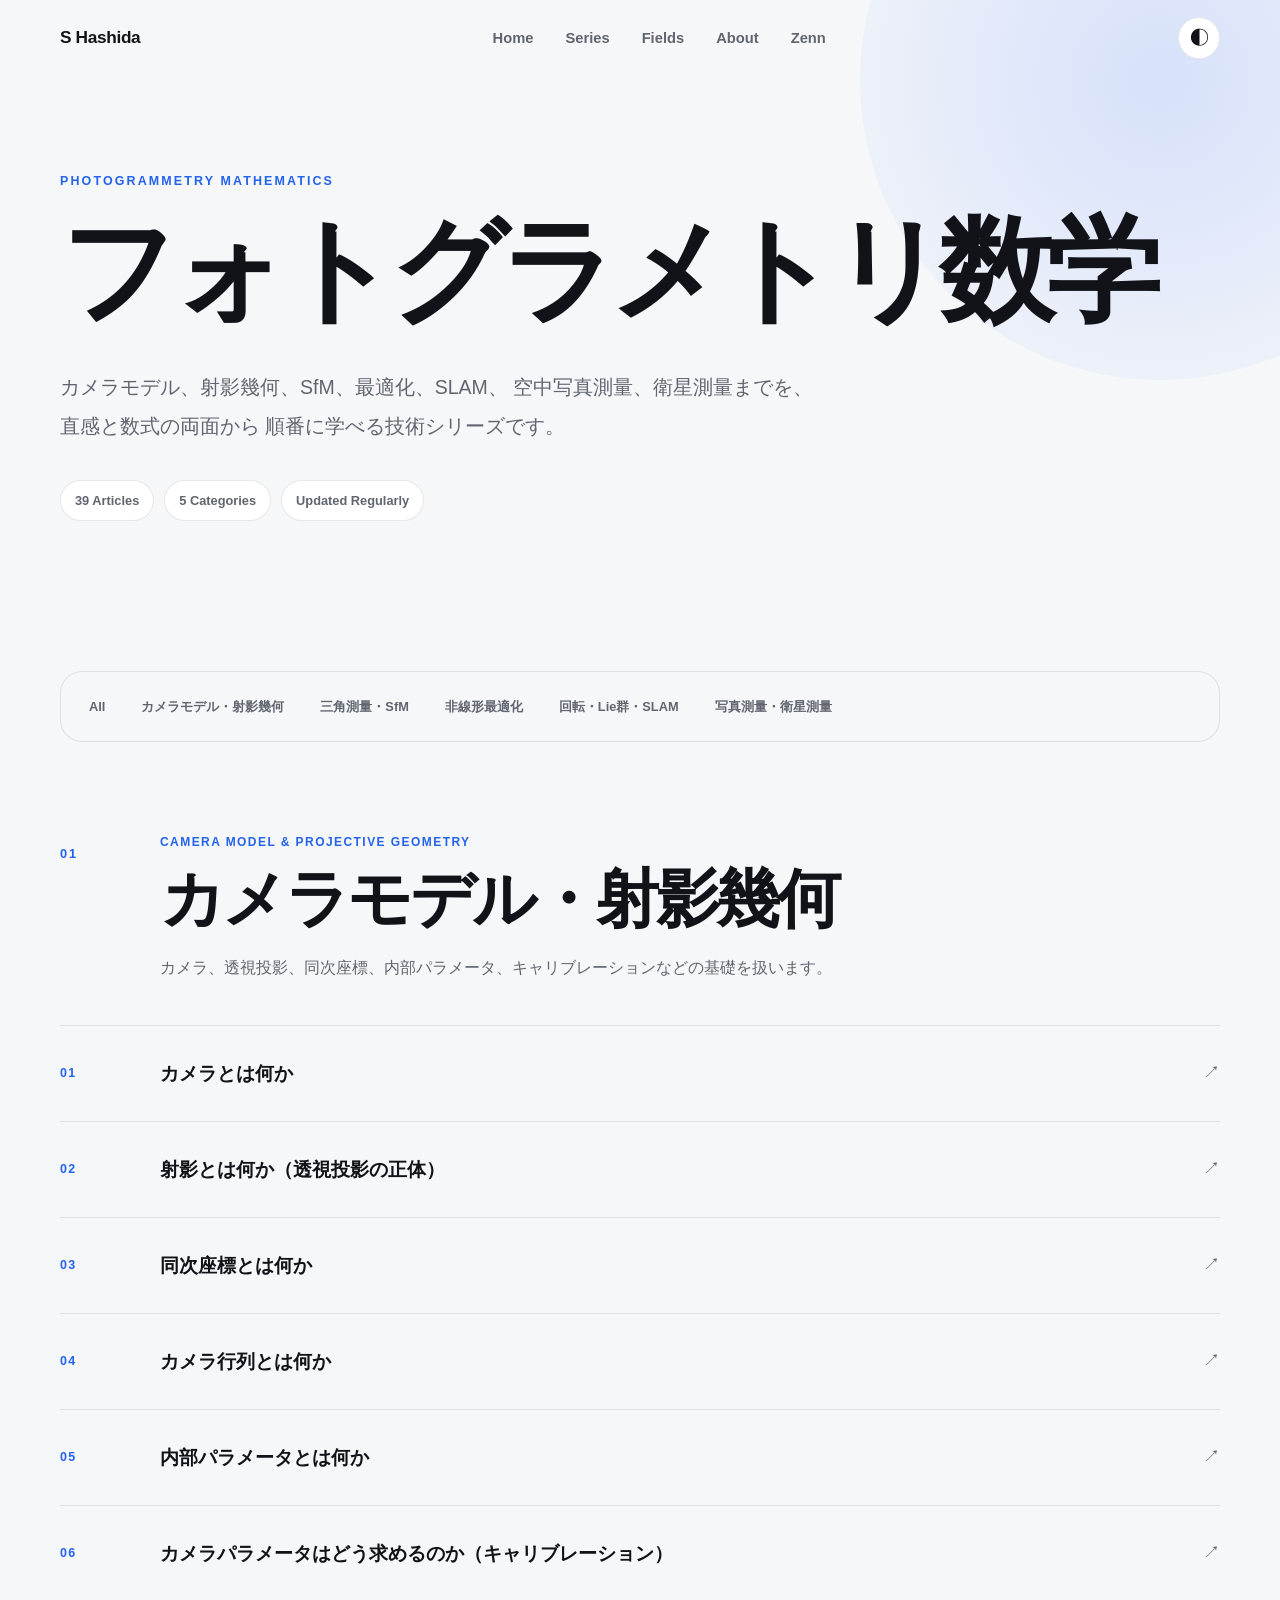
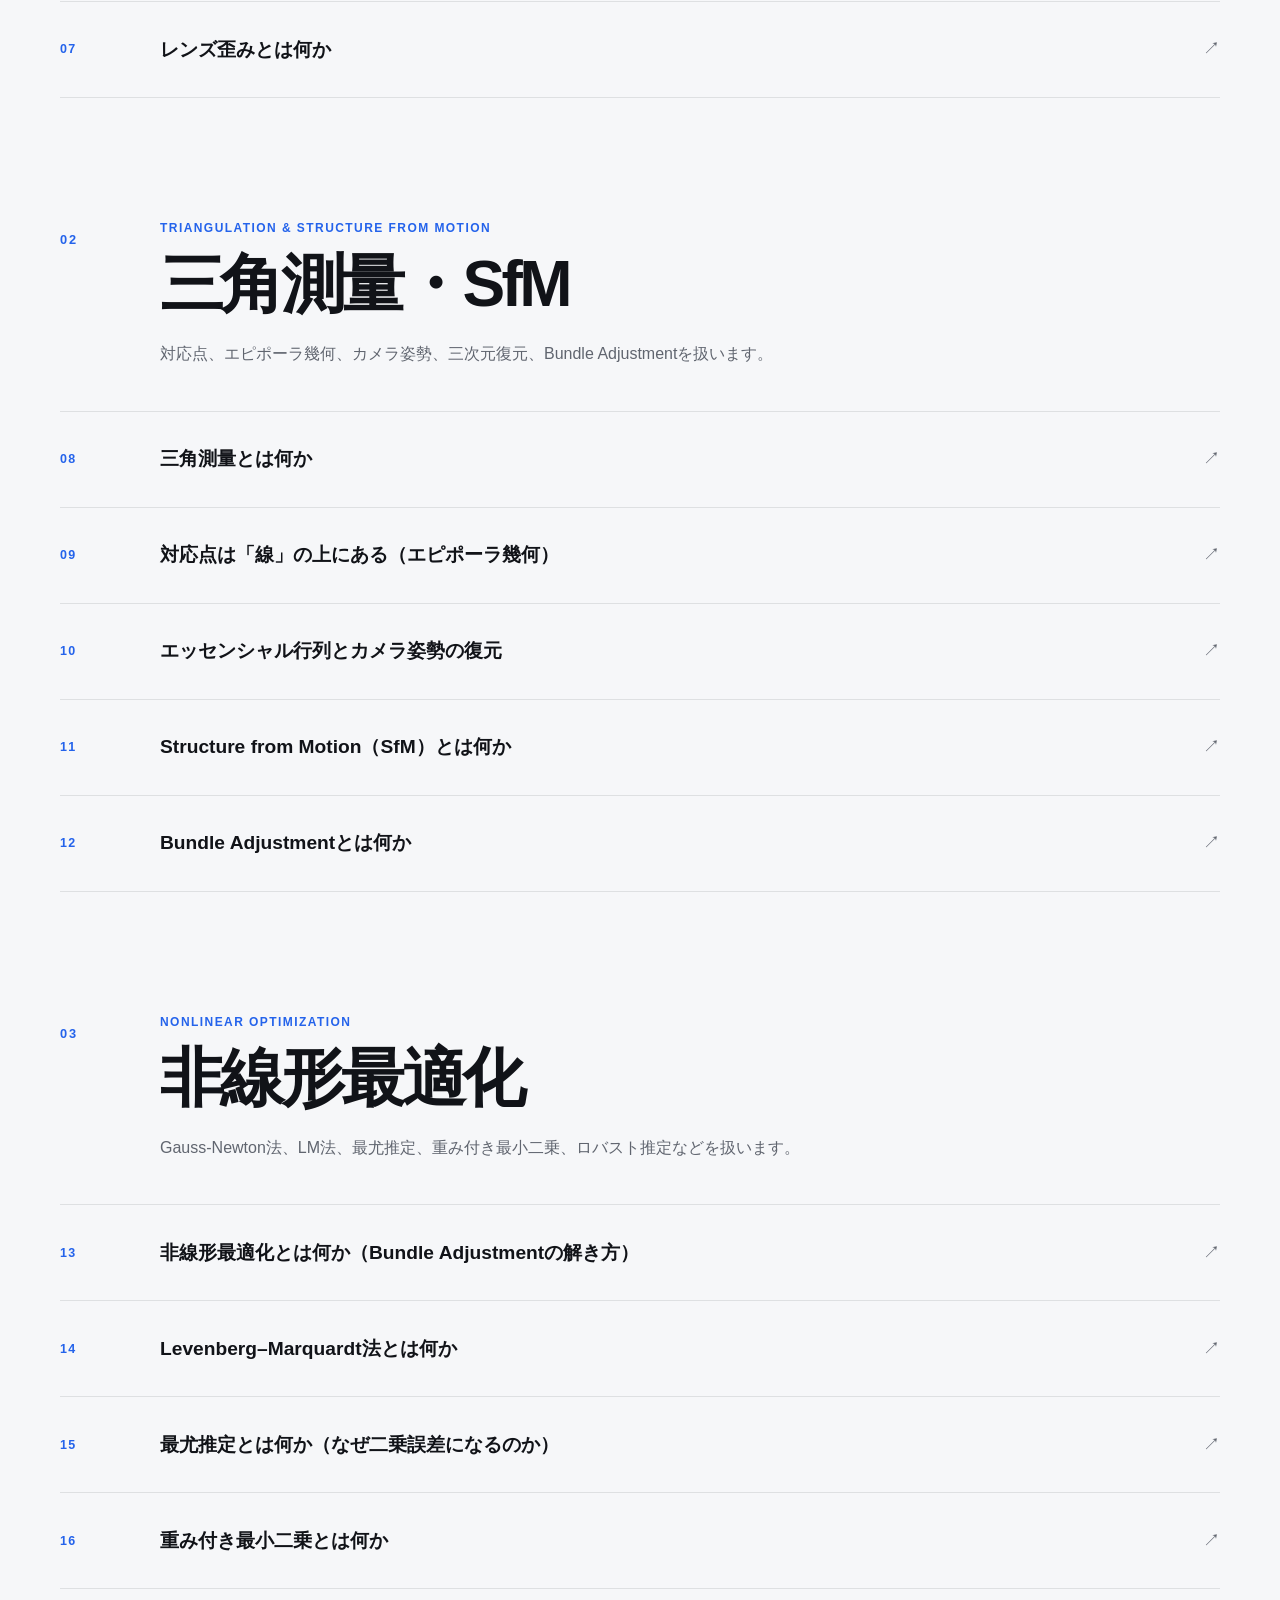
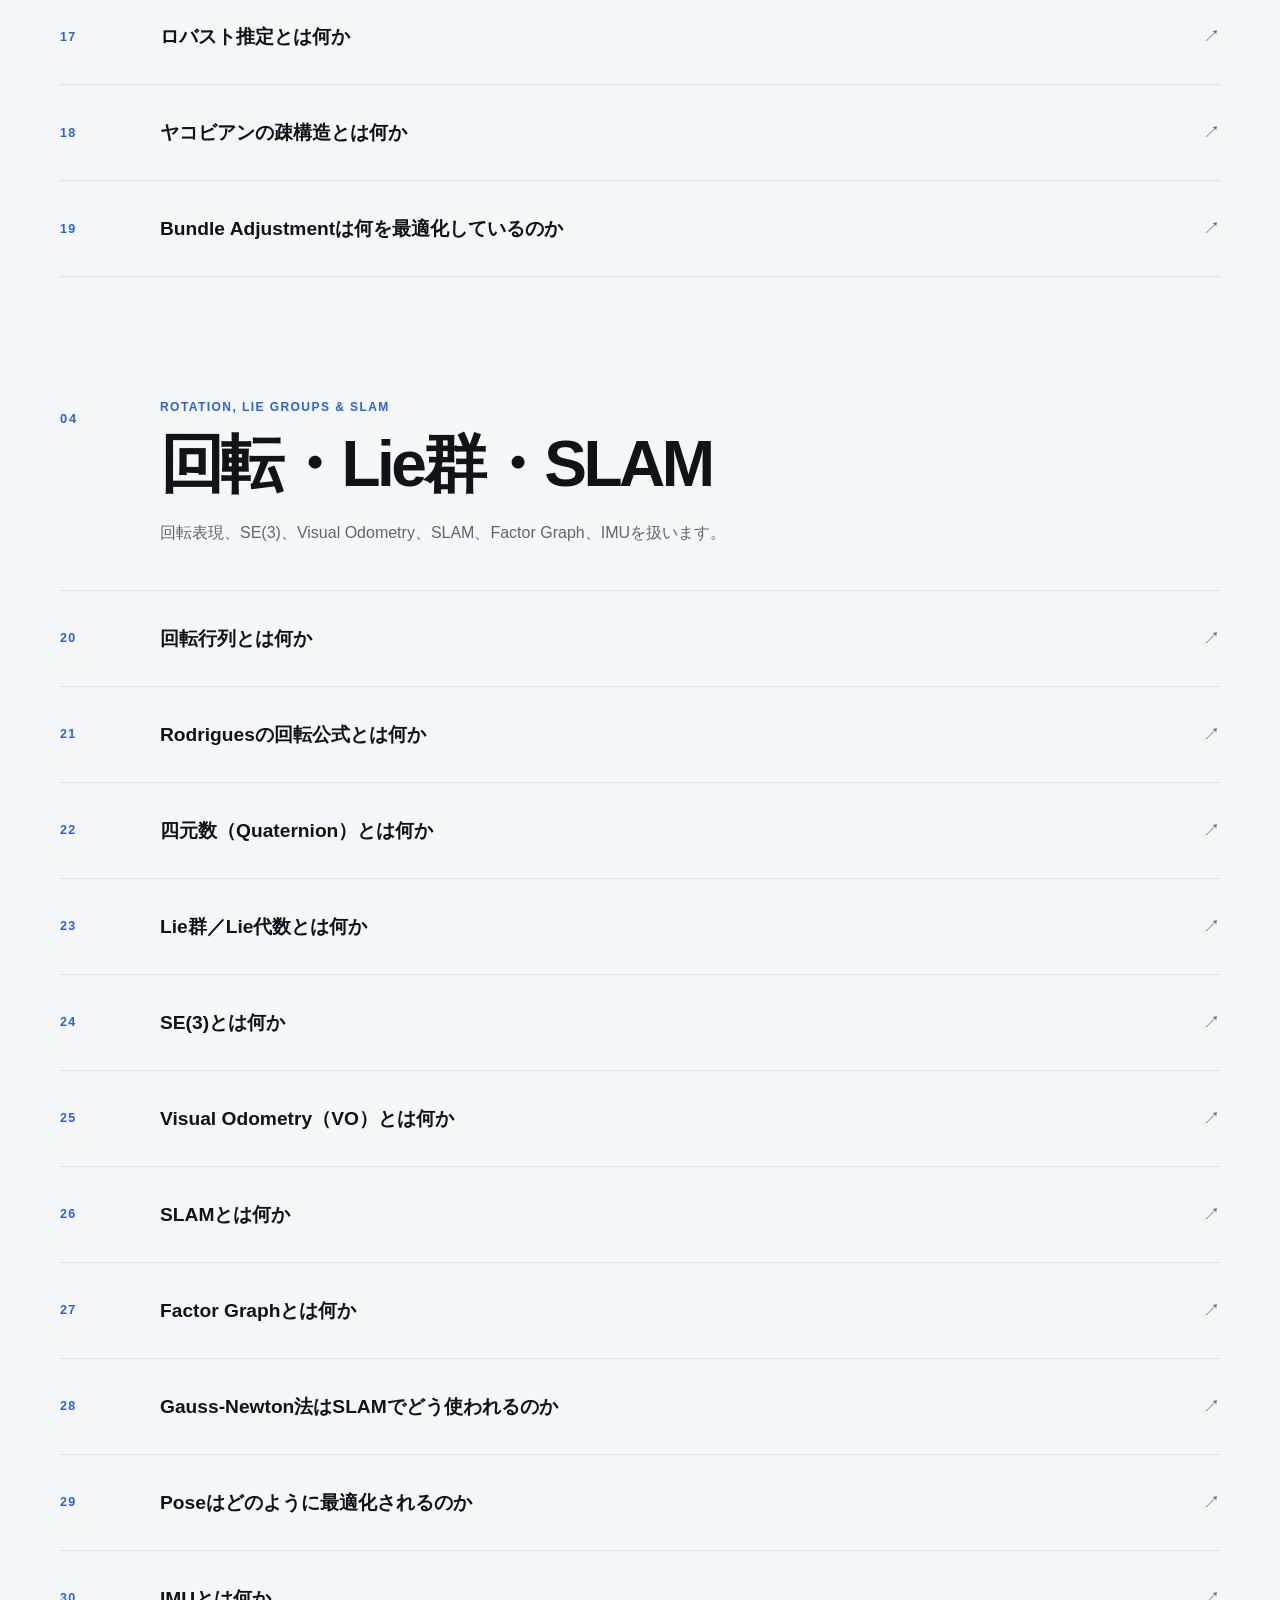
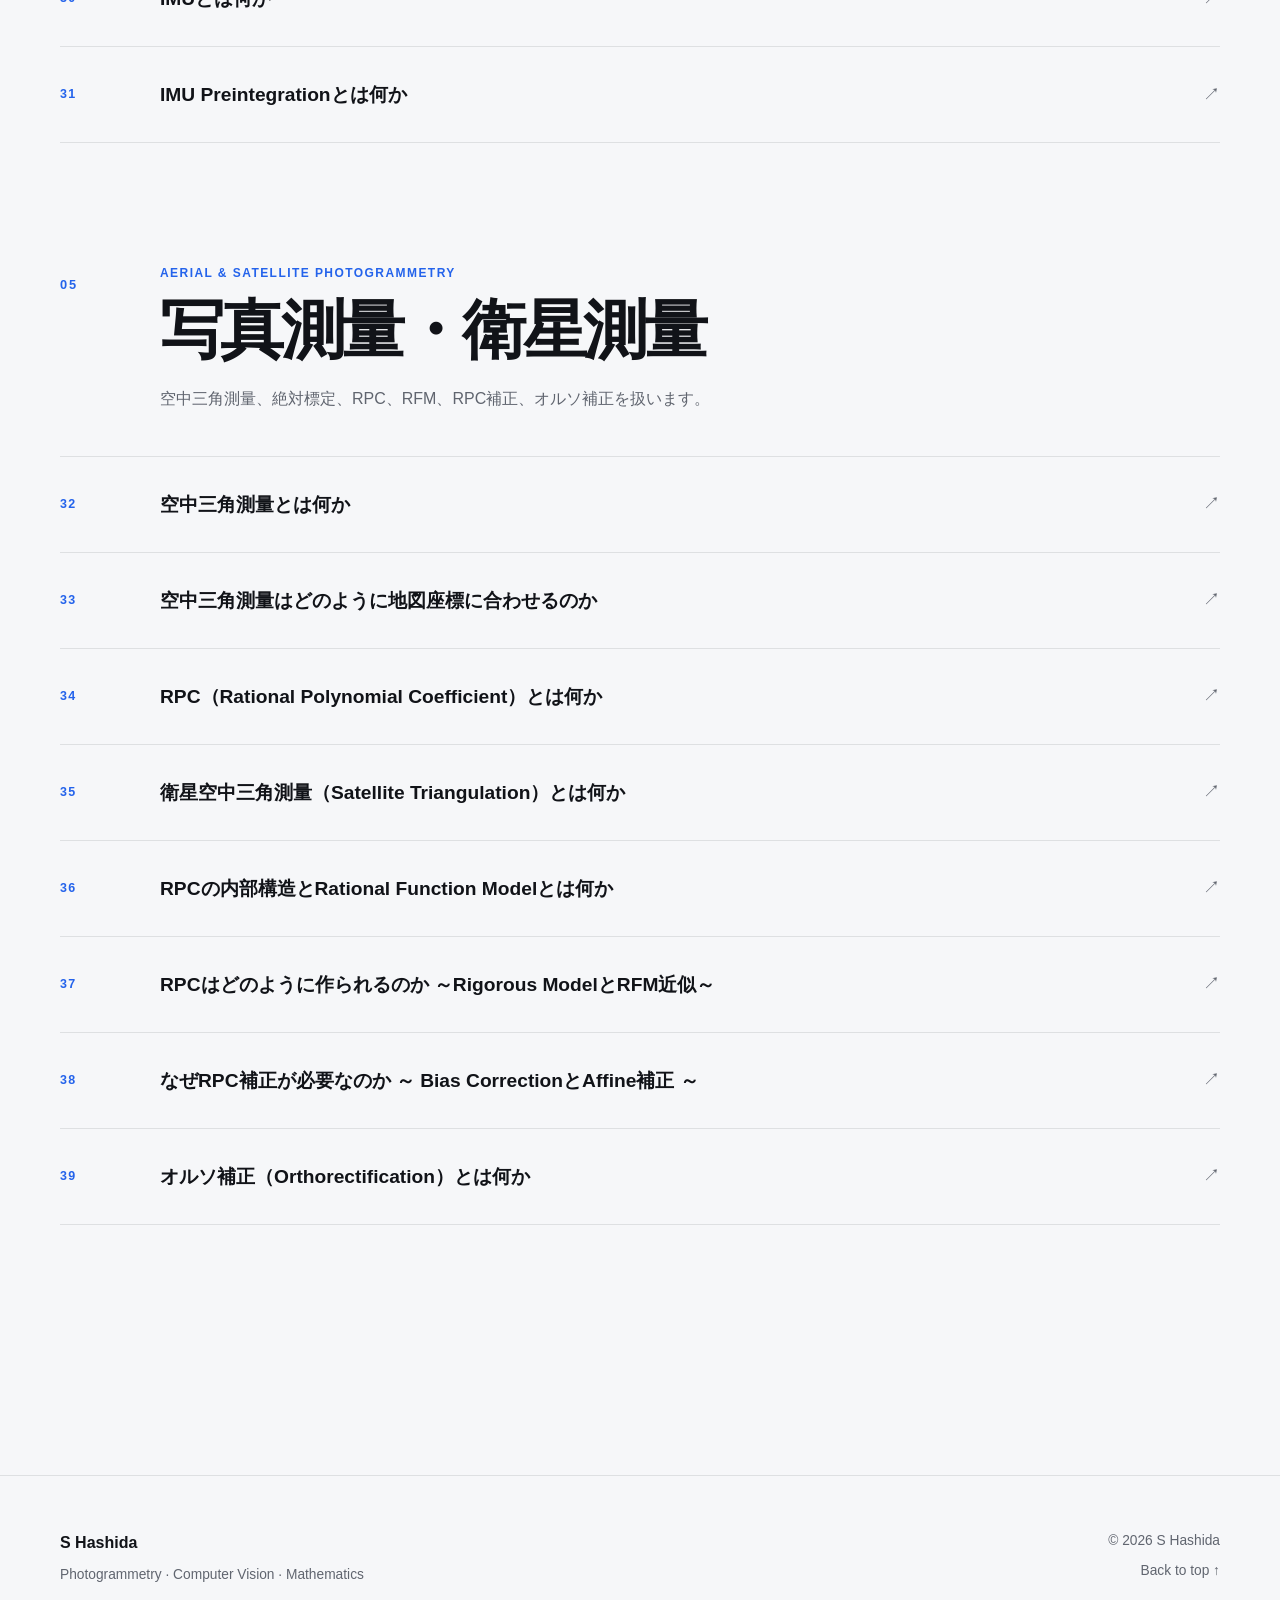
==== articles.html @ 074b90a7 "Add photogrammetry mathematics articles page" ====
<!DOCTYPE html>
<html lang="ja">
<head>
    <meta charset="UTF-8">

    <meta name="viewport" content="width=device-width, initial-scale=1.0">

    <title>フォトグラメトリ数学 記事一覧 | S Hashida</title>

    <meta
        name="description"
        content="フォトグラメトリ数学シリーズの記事一覧です。カメラモデル、SfM、最適化、SLAM、空中写真測量、衛星測量を体系的に整理しています。"
    >

    <meta name="author" content="S Hashida">

    <meta property="og:type" content="website">

    <meta
        property="og:title"
        content="フォトグラメトリ数学 記事一覧 | S Hashida"
    >

    <meta
        property="og:description"
        content="カメラモデルからSfM、SLAM、衛星測量まで、フォトグラメトリ数学シリーズの記事をカテゴリ別に掲載しています。"
    >

    <meta
        property="og:url"
        content="https://shashida31-coder.github.io/portfolio/articles.html"
    >

    <link rel="stylesheet" href="css/style.css">

    <script src="js/script.js" defer></script>
    <script src="js/articles.js" defer></script>
</head>

<body>

<header class="site-header">
    <div class="container header-inner">
        <a
            class="site-logo"
            href="index.html"
            aria-label="トップページへ戻る"
        >
            S Hashida
        </a>

        <nav class="desktop-nav" aria-label="メインナビゲーション">
            <a href="index.html">Home</a>
            <a href="articles.html">Series</a>
            <a href="index.html#fields">Fields</a>
            <a href="index.html#about">About</a>
            <a
                href="https://zenn.dev/s_hashida"
                target="_blank"
                rel="noopener noreferrer"
            >
                Zenn
            </a>
        </nav>

        <div class="header-actions">
            <button
                class="theme-button"
                id="themeButton"
                type="button"
                aria-label="表示テーマを切り替える"
            >
                <span class="theme-icon" aria-hidden="true">◐</span>
            </button>

            <button
                class="menu-button"
                id="menuButton"
                type="button"
                aria-label="メニューを開く"
                aria-expanded="false"
                aria-controls="mobileNav"
            >
                <span></span>
                <span></span>
            </button>
        </div>
    </div>

    <nav
        class="mobile-nav"
        id="mobileNav"
        aria-label="スマートフォン用ナビゲーション"
    >
        <a href="index.html">Home</a>
        <a href="articles.html">Series</a>
        <a href="index.html#fields">Fields</a>
        <a href="index.html#about">About</a>
        <a
            href="https://zenn.dev/s_hashida"
            target="_blank"
            rel="noopener noreferrer"
        >
            Zenn
        </a>
    </nav>
</header>

<main id="top">

    <section class="articles-hero">
        <div class="container articles-hero-inner">
            <p class="section-label">
                Photogrammetry Mathematics
            </p>

            <h1>フォトグラメトリ数学</h1>

            <p class="articles-hero-description">
                カメラモデル、射影幾何、SfM、最適化、SLAM、
                空中写真測量、衛星測量までを、直感と数式の両面から
                順番に学べる技術シリーズです。
            </p>

            <div class="article-summary">
                <span>39 Articles</span>
                <span>5 Categories</span>
                <span>Updated Regularly</span>
            </div>
        </div>
    </section>

    <section class="section articles-section">
        <div class="container">
            <div class="article-category-nav" id="categoryNav">
                <!-- JavaScriptでカテゴリボタンを表示します -->
            </div>

            <div class="article-list" id="articleList">
                <p class="article-loading">
                    記事一覧を読み込んでいます。
                </p>
            </div>
        </div>
    </section>

</main>

<footer class="site-footer">
    <div class="container footer-inner">
        <div>
            <p class="footer-logo">S Hashida</p>

            <p>
                Photogrammetry · Computer Vision · Mathematics
            </p>
        </div>

        <div class="footer-meta">
            <p>
                © <span id="currentYear">2026</span> S Hashida
            </p>

            <a href="#top">
                Back to top ↑
            </a>
        </div>
    </div>
</footer>

</body>
</html>
---- css/style.css ----
:root {
    --background: #f6f7f9;
    --surface: #ffffff;
    --surface-muted: #eef1f5;
    --text: #111318;
    --subtext: #60656f;
    --border: rgba(17, 19, 24, 0.1);
    --accent: #2463eb;
    --accent-dark: #1747b5;
    --header-background: rgba(246, 247, 249, 0.82);
    --shadow: 0 24px 70px rgba(23, 32, 51, 0.08);
    --max-width: 1160px;
}

html[data-theme="dark"] {
    --background: #0d1016;
    --surface: #151922;
    --surface-muted: #11151d;
    --text: #f4f6fa;
    --subtext: #a5acb8;
    --border: rgba(255, 255, 255, 0.1);
    --accent: #7ca6ff;
    --accent-dark: #a8c2ff;
    --header-background: rgba(13, 16, 22, 0.82);
    --shadow: 0 24px 70px rgba(0, 0, 0, 0.3);
}

* {
    box-sizing: border-box;
}

html {
    scroll-behavior: smooth;
}

body {
    margin: 0;
    overflow-x: hidden;
    background: var(--background);
    color: var(--text);
    font-family:
        Inter,
        -apple-system,
        BlinkMacSystemFont,
        "Segoe UI",
        "Hiragino Sans",
        "Hiragino Kaku Gothic ProN",
        "Yu Gothic",
        Meiryo,
        sans-serif;
    line-height: 1.8;
    transition:
        background-color 0.25s ease,
        color 0.25s ease;
}

body.menu-open {
    overflow: hidden;
}

a {
    color: inherit;
    text-decoration: none;
}

button,
a {
    -webkit-tap-highlight-color: transparent;
}

button {
    color: inherit;
    font: inherit;
}

.container {
    width: min(calc(100% - 48px), var(--max-width));
    margin: 0 auto;
}

.site-header {
    position: fixed;
    top: 0;
    left: 0;
    z-index: 100;
    width: 100%;
    border-bottom: 1px solid transparent;
    background: transparent;
    transition:
        background-color 0.25s ease,
        border-color 0.25s ease,
        box-shadow 0.25s ease;
}

.site-header.scrolled {
    border-color: var(--border);
    background: var(--header-background);
    box-shadow: 0 6px 30px rgba(15, 23, 42, 0.04);
    backdrop-filter: blur(20px);
}

.header-inner {
    min-height: 76px;
    display: flex;
    align-items: center;
    justify-content: space-between;
    gap: 28px;
}

.site-logo {
    position: relative;
    z-index: 102;
    font-size: 1.08rem;
    font-weight: 750;
    letter-spacing: -0.02em;
}

.desktop-nav {
    display: flex;
    align-items: center;
    gap: 32px;
    color: var(--subtext);
    font-size: 0.92rem;
    font-weight: 600;
}

.desktop-nav a {
    transition: color 0.2s ease;
}

.desktop-nav a:hover {
    color: var(--text);
}

.header-actions {
    position: relative;
    z-index: 102;
    display: flex;
    align-items: center;
    gap: 10px;
}

.theme-button,
.menu-button {
    width: 42px;
    height: 42px;
    border: 1px solid var(--border);
    border-radius: 50%;
    background: var(--surface);
    cursor: pointer;
}

.theme-button {
    display: grid;
    place-items: center;
}

.theme-icon {
    font-size: 1.2rem;
    line-height: 1;
}

.menu-button {
    display: none;
    position: relative;
}

.menu-button span {
    position: absolute;
    left: 12px;
    width: 16px;
    height: 1.5px;
    background: var(--text);
    transition:
        transform 0.25s ease,
        top 0.25s ease;
}

.menu-button span:first-child {
    top: 16px;
}

.menu-button span:last-child {
    top: 23px;
}

.menu-button.active span:first-child {
    top: 20px;
    transform: rotate(45deg);
}

.menu-button.active span:last-child {
    top: 20px;
    transform: rotate(-45deg);
}

.mobile-nav {
    display: none;
}

.hero {
    position: relative;
    min-height: 100vh;
    overflow: hidden;
    display: flex;
    align-items: center;
    padding: 150px 0 80px;
}

.hero-inner {
    position: relative;
    z-index: 2;
}

.hero-decoration {
    position: absolute;
    border-radius: 50%;
    filter: blur(4px);
    pointer-events: none;
}

.hero-decoration-one {
    top: 3%;
    right: -12%;
    width: 580px;
    height: 580px;
    background:
        radial-gradient(
            circle,
            rgba(57, 116, 255, 0.18),
            rgba(57, 116, 255, 0)
        );
}

.hero-decoration-two {
    bottom: -20%;
    left: -15%;
    width: 620px;
    height: 620px;
    background:
        radial-gradient(
            circle,
            rgba(116, 91, 255, 0.12),
            rgba(116, 91, 255, 0)
        );
}

.section-label {
    margin: 0 0 20px;
    color: var(--accent);
    font-size: 0.78rem;
    font-weight: 800;
    letter-spacing: 0.17em;
    text-transform: uppercase;
}

.hero h1 {
    max-width: 1000px;
    margin: 0;
    font-size: clamp(4rem, 10vw, 8.5rem);
    font-weight: 720;
    line-height: 0.94;
    letter-spacing: -0.075em;
}

.hero h1 span {
    display: block;
    color: var(--accent);
}

.hero-description {
    max-width: 770px;
    margin: 42px 0 0;
    color: var(--subtext);
    font-size: clamp(1.05rem, 2vw, 1.3rem);
    line-height: 2;
}

.hero-keywords {
    display: flex;
    flex-wrap: wrap;
    gap: 9px;
    margin-top: 30px;
}

.hero-keywords span {
    padding: 7px 13px;
    border: 1px solid var(--border);
    border-radius: 999px;
    background: rgba(255, 255, 255, 0.3);
    color: var(--subtext);
    font-size: 0.82rem;
    font-weight: 600;
}

html[data-theme="dark"] .hero-keywords span {
    background: rgba(255, 255, 255, 0.025);
}

.hero-actions {
    display: flex;
    flex-wrap: wrap;
    gap: 14px;
    margin-top: 42px;
}

.button {
    min-height: 52px;
    display: inline-flex;
    align-items: center;
    justify-content: center;
    gap: 12px;
    padding: 0 24px;
    border: 1px solid var(--border);
    border-radius: 999px;
    font-size: 0.93rem;
    font-weight: 750;
    transition:
        transform 0.2s ease,
        box-shadow 0.2s ease,
        background-color 0.2s ease;
}

.button:hover {
    transform: translateY(-2px);
}

.button-primary {
    border-color: var(--accent);
    background: var(--accent);
    color: #ffffff;
    box-shadow: 0 14px 35px rgba(36, 99, 235, 0.22);
}

.button-primary:hover {
    background: var(--accent-dark);
}

.button-secondary {
    background: var(--surface);
}

.button-secondary:hover {
    box-shadow: var(--shadow);
}

.scroll-guide {
    display: inline-flex;
    align-items: center;
    gap: 14px;
    margin-top: 76px;
    color: var(--subtext);
    font-size: 0.75rem;
    font-weight: 700;
    letter-spacing: 0.12em;
    text-transform: uppercase;
}

.scroll-line {
    display: inline-block;
    width: 62px;
    height: 1px;
    background: var(--border);
}

.section {
    padding: 130px 0;
}

.section-muted {
    background: var(--surface-muted);
}

.section-heading {
    display: grid;
    grid-template-columns: minmax(0, 1.25fr) minmax(280px, 0.75fr);
    gap: 48px;
    align-items: end;
    margin-bottom: 58px;
}

.section-heading h2 {
    margin: 0;
    font-size: clamp(2.6rem, 5vw, 4.6rem);
    line-height: 1.12;
    letter-spacing: -0.055em;

    /* 日本語の単語途中で不自然に改行されるのを防ぐ */
    word-break: keep-all;
    overflow-wrap: normal;
}

.section-introduction {
    margin: 0 0 8px;
    color: var(--subtext);
}

.series-card {
    min-height: 570px;
    overflow: hidden;
    display: grid;
    grid-template-columns: 1.08fr 0.92fr;
    border: 1px solid var(--border);
    border-radius: 38px;
    background: var(--surface);
    box-shadow: var(--shadow);
}

.series-content {
    display: flex;
    flex-direction: column;
    justify-content: center;
    padding: clamp(38px, 7vw, 78px);
}

.card-label {
    margin: 0 0 24px;
    color: var(--accent);
    font-size: 0.76rem;
    font-weight: 800;
    letter-spacing: 0.15em;
    text-transform: uppercase;
}

.series-content h3 {
    margin: 0;
    font-size: clamp(2.2rem, 5vw, 4.3rem);
    line-height: 1.1;
    letter-spacing: -0.055em;
    word-break: keep-all;
    overflow-wrap: normal;
}

.series-content > p:not(.card-label) {
    max-width: 620px;
    margin: 30px 0 0;
    color: var(--subtext);
}

.series-actions {
    margin-top: 32px;
}

.text-link {
    display: inline-flex;
    align-items: center;
    gap: 12px;
    color: var(--accent);
    font-weight: 750;
}

.text-link span {
    transition: transform 0.2s ease;
}

.text-link:hover span {
    transform: translateX(4px);
}

.series-visual {
    position: relative;
    min-height: 480px;
    overflow: hidden;
    background:
        radial-gradient(
            circle at 70% 30%,
            rgba(115, 159, 255, 0.5),
            transparent 35%
        ),
        linear-gradient(145deg, #1644a8, #557ef2);
}

.visual-grid {
    position: absolute;
    inset: 0;
    opacity: 0.16;
    background-image:
        linear-gradient(rgba(255, 255, 255, 0.6) 1px, transparent 1px),
        linear-gradient(90deg, rgba(255, 255, 255, 0.6) 1px, transparent 1px);
    background-size: 42px 42px;
}

.visual-camera {
    position: absolute;
    top: 18%;
    left: 14%;
    width: 116px;
    height: 82px;
    border: 2px solid rgba(255, 255, 255, 0.8);
    border-radius: 18px;
    transform: rotate(-8deg);
}

.visual-camera::before {
    content: "";
    position: absolute;
    top: -20px;
    left: 24px;
    width: 52px;
    height: 22px;
    border: 2px solid rgba(255, 255, 255, 0.8);
    border-bottom: 0;
    border-radius: 10px 10px 0 0;
}

.camera-lens {
    position: absolute;
    top: 18px;
    left: 38px;
    width: 42px;
    height: 42px;
    border: 2px solid rgba(255, 255, 255, 0.9);
    border-radius: 50%;
}

.camera-lens::after {
    content: "";
    position: absolute;
    inset: 9px;
    border-radius: 50%;
    background: rgba(255, 255, 255, 0.85);
}

.visual-point {
    position: absolute;
    width: 14px;
    height: 14px;
    border: 3px solid rgba(255, 255, 255, 0.95);
    border-radius: 50%;
    background: #4d78e6;
    box-shadow: 0 0 0 8px rgba(255, 255, 255, 0.12);
}

.visual-point-one {
    right: 18%;
    bottom: 22%;
}

.visual-point-two {
    right: 39%;
    bottom: 12%;
}

.visual-point-three {
    right: 10%;
    bottom: 48%;
}

.visual-line {
    position: absolute;
    height: 2px;
    background: rgba(255, 255, 255, 0.65);
    transform-origin: left center;
}

.visual-line-one {
    top: 39%;
    left: 30%;
    width: 50%;
    transform: rotate(31deg);
}

.visual-line-two {
    top: 41%;
    left: 30%;
    width: 48%;
    transform: rotate(45deg);
}

.visual-line-three {
    top: 38%;
    left: 30%;
    width: 58%;
    transform: rotate(15deg);
}

.field-grid {
    display: grid;
    grid-template-columns: repeat(2, minmax(0, 1fr));
    gap: 20px;
}

.field-card {
    min-height: 350px;
    padding: 38px;
    border: 1px solid var(--border);
    border-radius: 28px;
    background: var(--surface);
    transition:
        transform 0.25s ease,
        box-shadow 0.25s ease;
}

.field-card:hover {
    transform: translateY(-5px);
    box-shadow: var(--shadow);
}

.field-number {
    margin-bottom: 48px;
    color: var(--accent);
    font-size: 0.78rem;
    font-weight: 800;
    letter-spacing: 0.12em;
}

.field-card h3 {
    margin: 0;
    font-size: 1.65rem;
    letter-spacing: -0.035em;
}

.field-card p {
    margin: 18px 0 0;
    color: var(--subtext);
}

.field-card ul {
    display: flex;
    flex-wrap: wrap;
    gap: 8px;
    margin: 26px 0 0;
    padding: 0;
    list-style: none;
}

.field-card li {
    padding: 6px 10px;
    border: 1px solid var(--border);
    border-radius: 999px;
    color: var(--subtext);
    font-size: 0.77rem;
    font-weight: 650;
}

.about-layout {
    display: grid;
    grid-template-columns: 0.75fr 1.25fr;
    gap: 110px;
}

.about-heading h2 {
    margin: 0;
    font-size: clamp(3rem, 7vw, 6rem);
    line-height: 1;
    letter-spacing: -0.07em;
}

.about-name {
    margin: 18px 0 0;
    color: var(--subtext);
    font-size: 0.94rem;
}

.about-content {
    max-width: 680px;
}

.about-content p {
    margin: 0 0 24px;
    color: var(--subtext);
}

.about-content .about-lead {
    color: var(--text);
    font-size: clamp(1.6rem, 3vw, 2.4rem);
    font-weight: 650;
    line-height: 1.45;
    letter-spacing: -0.035em;
}

.about-links {
    display: flex;
    flex-wrap: wrap;
    gap: 26px;
    margin-top: 34px;
}

.contact-section {
    padding: 30px 0 110px;
}

.contact-card {
    padding: clamp(42px, 8vw, 90px);
    border-radius: 38px;
    background:
        radial-gradient(
            circle at 85% 15%,
            rgba(255, 255, 255, 0.18),
            transparent 32%
        ),
        #172445;
    color: #ffffff;
}

.contact-card .section-label {
    color: #a9c3ff;
}

.contact-card h2 {
    max-width: 800px;
    margin: 0;
    font-size: clamp(2.6rem, 7vw, 5.6rem);
    line-height: 1.04;
    letter-spacing: -0.065em;
}

.contact-card p:not(.section-label) {
    max-width: 620px;
    margin: 30px 0 0;
    color: rgba(255, 255, 255, 0.72);
}

.button-light {
    margin-top: 38px;
    border-color: #ffffff;
    background: #ffffff;
    color: #172445;
}

.site-footer {
    padding: 48px 0;
    border-top: 1px solid var(--border);
}

.footer-inner {
    display: flex;
    justify-content: space-between;
    gap: 40px;
    color: var(--subtext);
    font-size: 0.86rem;
}

.footer-inner p {
    margin: 5px 0;
}

.footer-logo {
    color: var(--text);
    font-size: 1rem;
    font-weight: 800;
}

.footer-meta {
    text-align: right;
}

.footer-meta a:hover {
    color: var(--text);
}

@media (max-width: 900px) {
    .desktop-nav {
        display: none;
    }

    .menu-button {
        display: block;
    }

    .mobile-nav {
        position: fixed;
        inset: 0;
        z-index: 101;
        display: flex;
        visibility: hidden;
        flex-direction: column;
        justify-content: center;
        gap: 22px;
        padding: 80px 28px;
        background: var(--background);
        opacity: 0;
        transform: translateY(-10px);
        transition:
            opacity 0.25s ease,
            transform 0.25s ease,
            visibility 0.25s ease;
    }

    .mobile-nav.open {
        visibility: visible;
        opacity: 1;
        transform: translateY(0);
    }

    .mobile-nav a {
        font-size: 2rem;
        font-weight: 700;
        letter-spacing: -0.04em;
    }

    .section-heading,
    .series-card,
    .about-layout {
        grid-template-columns: 1fr;
    }

    .section-heading,
    .about-layout {
        gap: 44px;
    }

    .series-visual {
        min-height: 410px;
    }
}

@media (max-width: 680px) {
    .container {
        width: min(calc(100% - 32px), var(--max-width));
    }

    .header-inner {
        min-height: 66px;
    }

    .hero {
        min-height: auto;
        padding: 140px 0 80px;
    }

    .hero h1 {
        font-size: clamp(3.5rem, 18vw, 5.4rem);
    }

    .hero-description {
        margin-top: 30px;
        line-height: 1.85;
    }

    .hero-actions {
        align-items: stretch;
        flex-direction: column;
    }

    .button {
        width: 100%;
    }

    .scroll-guide {
        margin-top: 52px;
    }

    .section {
        padding: 90px 0;
    }

    .section-heading {
        margin-bottom: 38px;
    }

    .section-heading h2 {
        font-size: clamp(2.7rem, 14vw, 4rem);
    }

    .series-card,
    .contact-card {
        border-radius: 26px;
    }

    .series-content {
        padding: 34px 26px 40px;
    }

    .series-content h3 {
        font-size: 2.45rem;
    }

    .series-visual {
        min-height: 330px;
    }

    .field-grid {
        grid-template-columns: 1fr;
    }

    .field-card {
        min-height: auto;
        padding: 30px;
    }

    .field-number {
        margin-bottom: 30px;
    }

    .about-layout {
        gap: 48px;
    }

    .contact-section {
        padding-bottom: 70px;
    }

    .contact-card {
        padding: 48px 27px;
    }

    .footer-inner {
        flex-direction: column;
    }

    .footer-meta {
        text-align: left;
    }
}

@media (prefers-reduced-motion: reduce) {
    html {
        scroll-behavior: auto;
    }

    *,
    *::before,
    *::after {
        scroll-behavior: auto !important;
        transition-duration: 0.01ms !important;
        animation-duration: 0.01ms !important;
        animation-iteration-count: 1 !important;
    }
}

/* --------------------------------
   Articles page
-------------------------------- */

.articles-hero {
    position: relative;
    overflow: hidden;
    padding: 170px 0 100px;
}

.articles-hero::after {
    content: "";
    position: absolute;
    top: -220px;
    right: -180px;
    width: 600px;
    height: 600px;
    border-radius: 50%;
    background:
        radial-gradient(
            circle,
            rgba(57, 116, 255, 0.17),
            rgba(57, 116, 255, 0)
        );
    pointer-events: none;
}

.articles-hero-inner {
    position: relative;
    z-index: 1;
}

.articles-hero h1 {
    max-width: 920px;
    margin: 0;
    font-size: clamp(3.5rem, 9vw, 7.5rem);
    line-height: 1.02;
    letter-spacing: -0.07em;
    word-break: keep-all;
    overflow-wrap: normal;
}

.articles-hero-description {
    max-width: 760px;
    margin: 38px 0 0;
    color: var(--subtext);
    font-size: clamp(1rem, 2vw, 1.22rem);
    line-height: 2;
}

.article-summary {
    display: flex;
    flex-wrap: wrap;
    gap: 10px;
    margin-top: 34px;
}

.article-summary span {
    padding: 8px 14px;
    border: 1px solid var(--border);
    border-radius: 999px;
    background: var(--surface);
    color: var(--subtext);
    font-size: 0.8rem;
    font-weight: 700;
}

.articles-section {
    padding-top: 50px;
}

.article-category-nav {
    position: sticky;
    top: 90px;
    z-index: 20;
    display: flex;
    flex-wrap: wrap;
    gap: 8px;
    margin-bottom: 90px;
    padding: 14px;
    border: 1px solid var(--border);
    border-radius: 22px;
    background: var(--header-background);
    backdrop-filter: blur(20px);
}

.category-nav-link {
    padding: 9px 14px;
    border-radius: 999px;
    color: var(--subtext);
    font-size: 0.8rem;
    font-weight: 700;
    transition:
        color 0.2s ease,
        background-color 0.2s ease;
}

.category-nav-link:hover {
    background: var(--surface);
    color: var(--text);
}

.article-category {
    scroll-margin-top: 180px;
    padding-bottom: 120px;
}

.article-category-heading {
    display: grid;
    grid-template-columns: 70px minmax(0, 1fr);
    gap: 30px;
    margin-bottom: 42px;
}

.article-category-number {
    margin: 10px 0 0;
    color: var(--accent);
    font-size: 0.8rem;
    font-weight: 800;
    letter-spacing: 0.15em;
}

.article-category-english {
    margin: 0 0 10px;
    color: var(--accent);
    font-size: 0.75rem;
    font-weight: 800;
    letter-spacing: 0.12em;
    text-transform: uppercase;
}

.article-category-heading h2 {
    margin: 0;
    font-size: clamp(2rem, 5vw, 4.2rem);
    line-height: 1.1;
    letter-spacing: -0.055em;
    word-break: keep-all;
    overflow-wrap: normal;
}

.article-category-description {
    max-width: 700px;
    margin: 20px 0 0;
    color: var(--subtext);
}

.article-items {
    border-top: 1px solid var(--border);
}

.article-item {
    display: grid;
    grid-template-columns: 70px minmax(0, 1fr) 30px;
    gap: 30px;
    align-items: center;
    min-height: 96px;
    border-bottom: 1px solid var(--border);
    transition:
        padding 0.2s ease,
        color 0.2s ease,
        background-color 0.2s ease;
}

.article-item:hover {
    padding: 0 18px;
    background: var(--surface);
    color: var(--accent);
}

.article-number {
    color: var(--accent);
    font-size: 0.78rem;
    font-weight: 800;
    letter-spacing: 0.1em;
}

.article-title {
    font-size: clamp(1rem, 2vw, 1.2rem);
    font-weight: 650;
    line-height: 1.55;
}

.article-arrow {
    color: var(--subtext);
    font-size: 1.05rem;
    text-align: right;
    transition: transform 0.2s ease;
}

.article-item:hover .article-arrow {
    transform: translate(3px, -3px);
}

.article-loading {
    color: var(--subtext);
}

@media (max-width: 680px) {
    .articles-hero {
        padding: 130px 0 75px;
    }

    .articles-hero h1 {
        font-size: clamp(3rem, 16vw, 4.7rem);
    }

    .article-category-nav {
        top: 76px;
        margin-bottom: 65px;
        flex-wrap: nowrap;
        overflow-x: auto;
        border-radius: 18px;
    }

    .category-nav-link {
        flex: 0 0 auto;
    }

    .article-category {
        padding-bottom: 85px;
    }

    .article-category-heading {
        grid-template-columns: 1fr;
        gap: 10px;
    }

    .article-category-number {
        margin-top: 0;
    }

    .article-item {
        grid-template-columns: 42px minmax(0, 1fr) 20px;
        gap: 12px;
        min-height: 88px;
    }

    .article-item:hover {
        padding: 0 8px;
    }
}
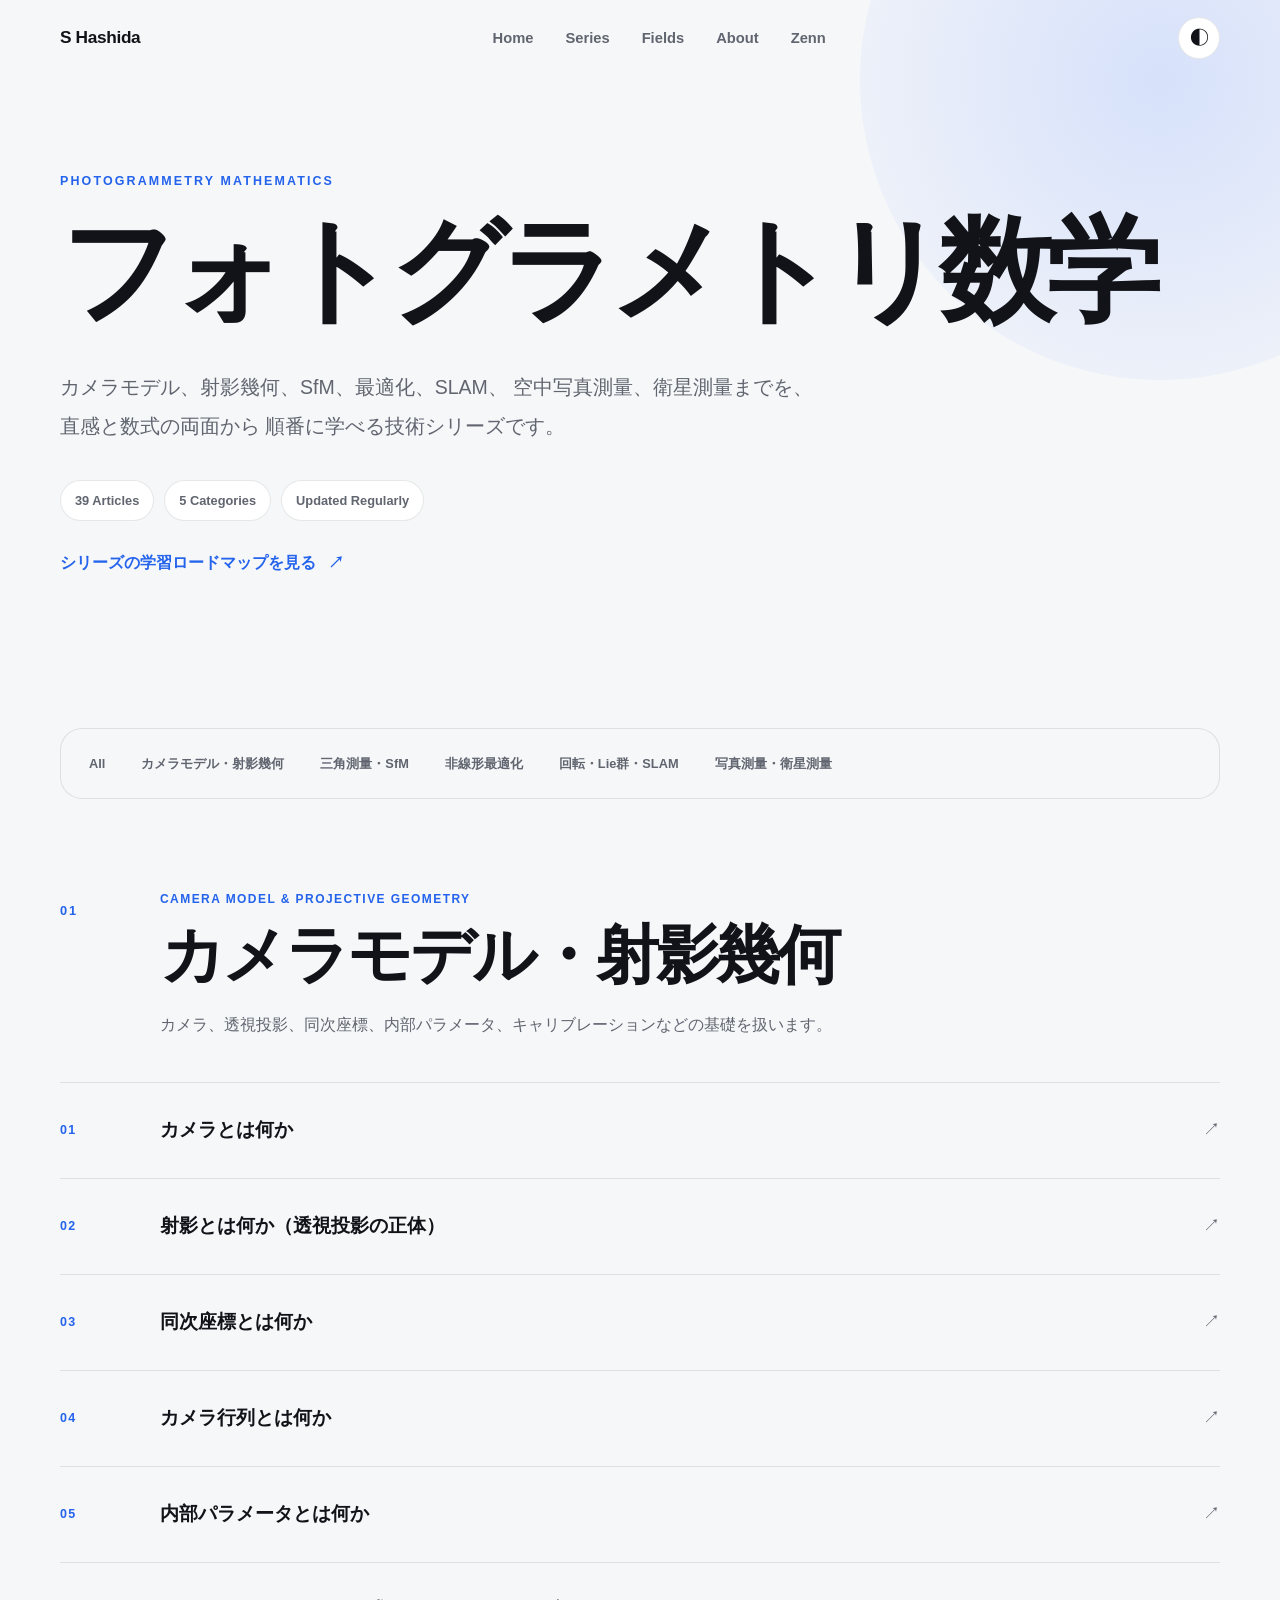
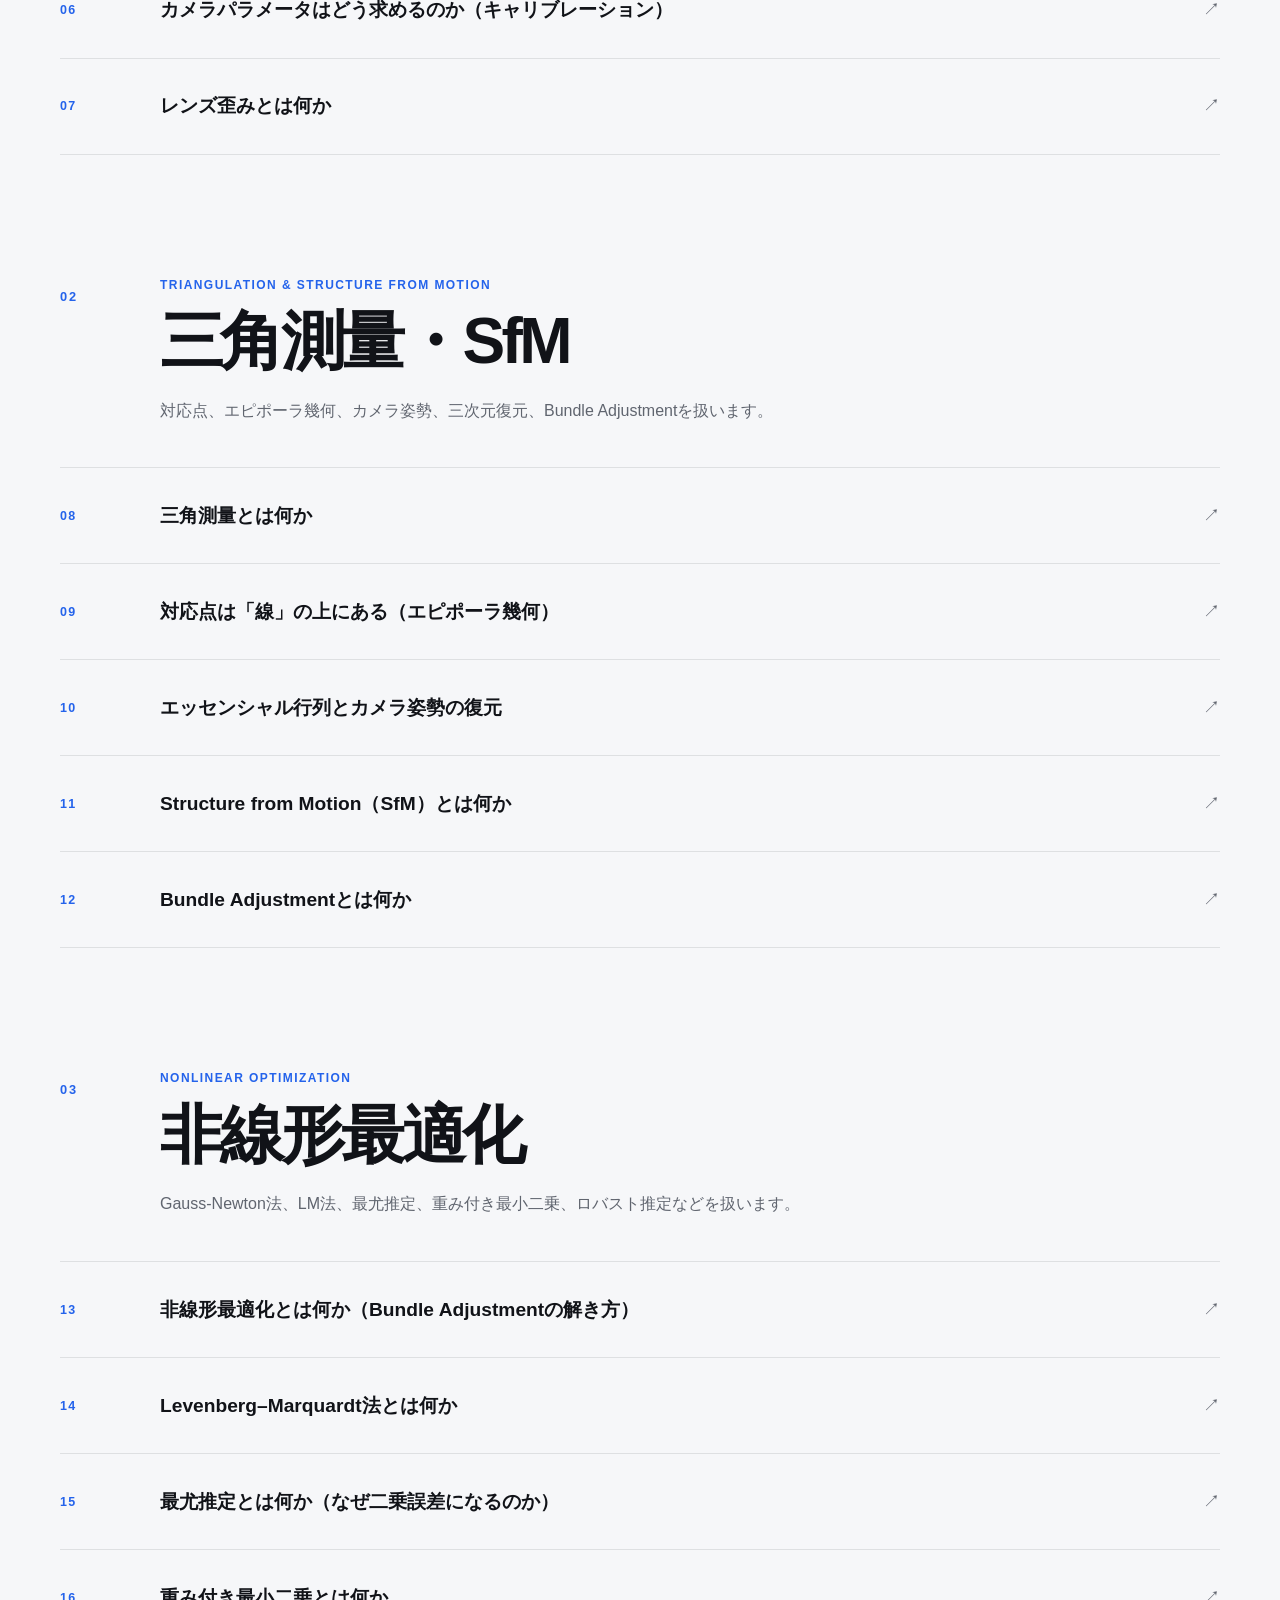
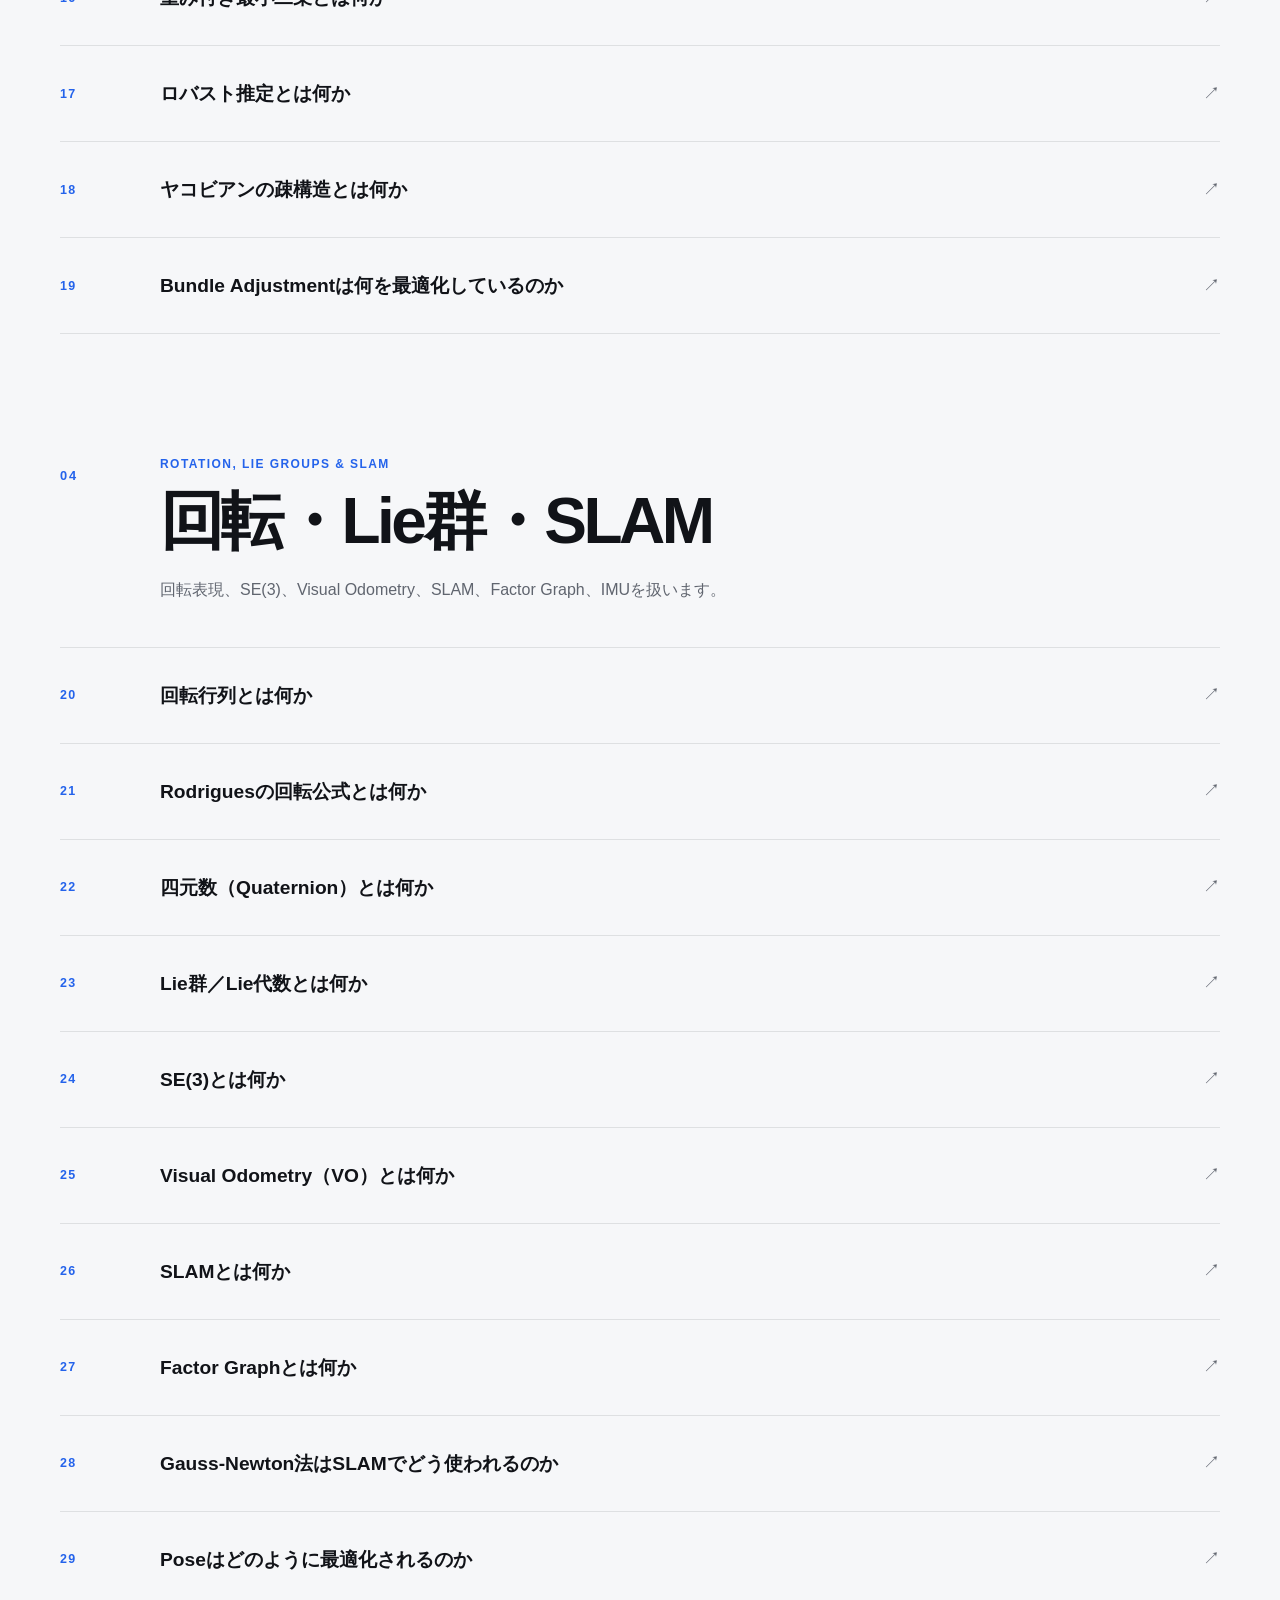
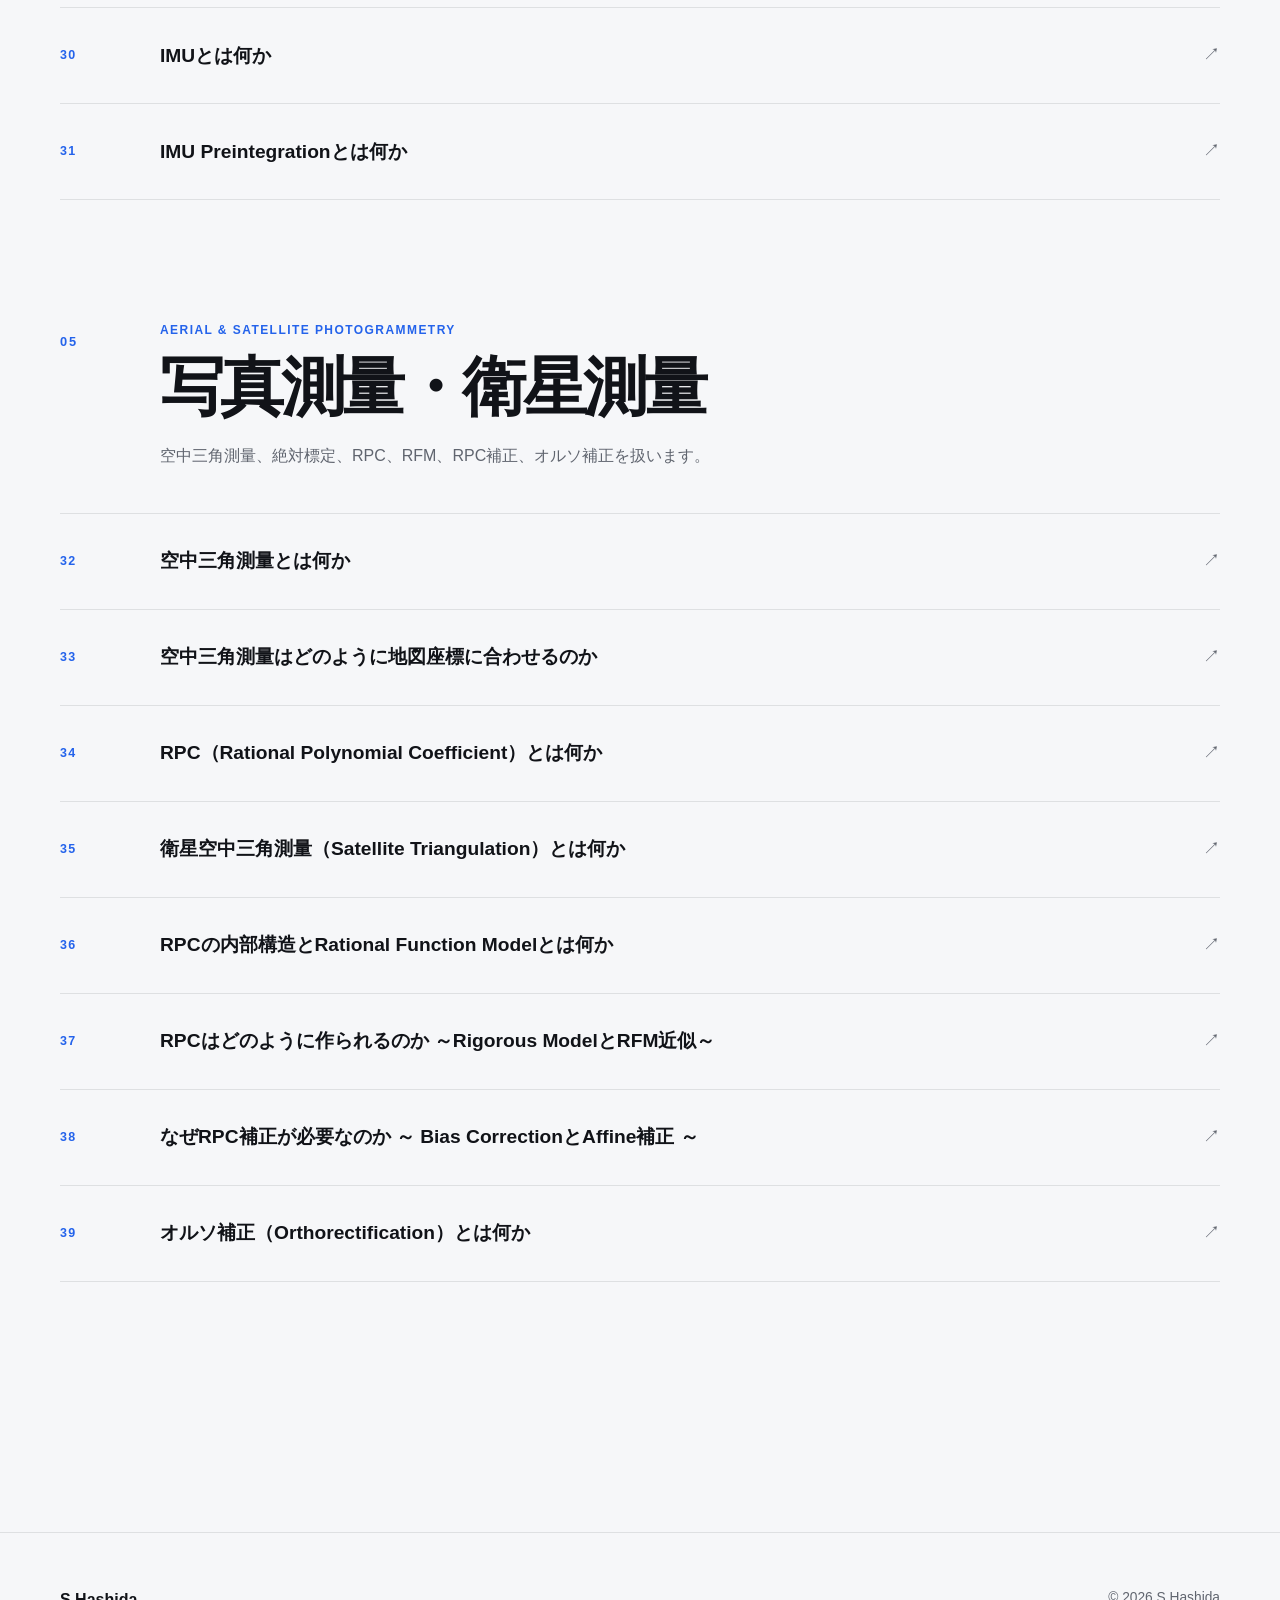
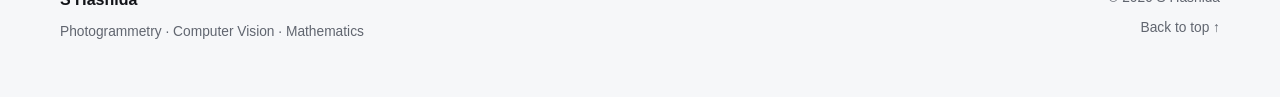
==== commit 76dddfd6: "Add articles page and navigation" ====
--- a/articles.html
+++ b/articles.html
@@ -127,6 +127,17 @@
                 <span>5 Categories</span>
                 <span>Updated Regularly</span>
             </div>
+            <div class="articles-hero-actions">
+                <a
+                    class="text-link"
+                    href="https://zenn.dev/s_hashida/articles/d0e5e635e1ba0e"
+                    target="_blank"
+                    rel="noopener noreferrer"
+                >
+                    シリーズの学習ロードマップを見る
+                    <span aria-hidden="true">↗</span>
+                </a>
+            </div>
         </div>
     </section>
 
--- a/css/style.css
+++ b/css/style.css
@@ -438,6 +438,9 @@
 }
 
 .series-actions {
+    display: flex;
+    flex-wrap: wrap;
+    gap: 16px 28px;
     margin-top: 32px;
 }
 
@@ -986,6 +989,10 @@
     font-weight: 700;
 }
 
+.articles-hero-actions {
+    margin-top: 28px;
+}
+
 .articles-section {
     padding-top: 50px;
 }
@@ -1159,4 +1166,4 @@
     .article-item:hover {
         padding: 0 8px;
     }
-}+}
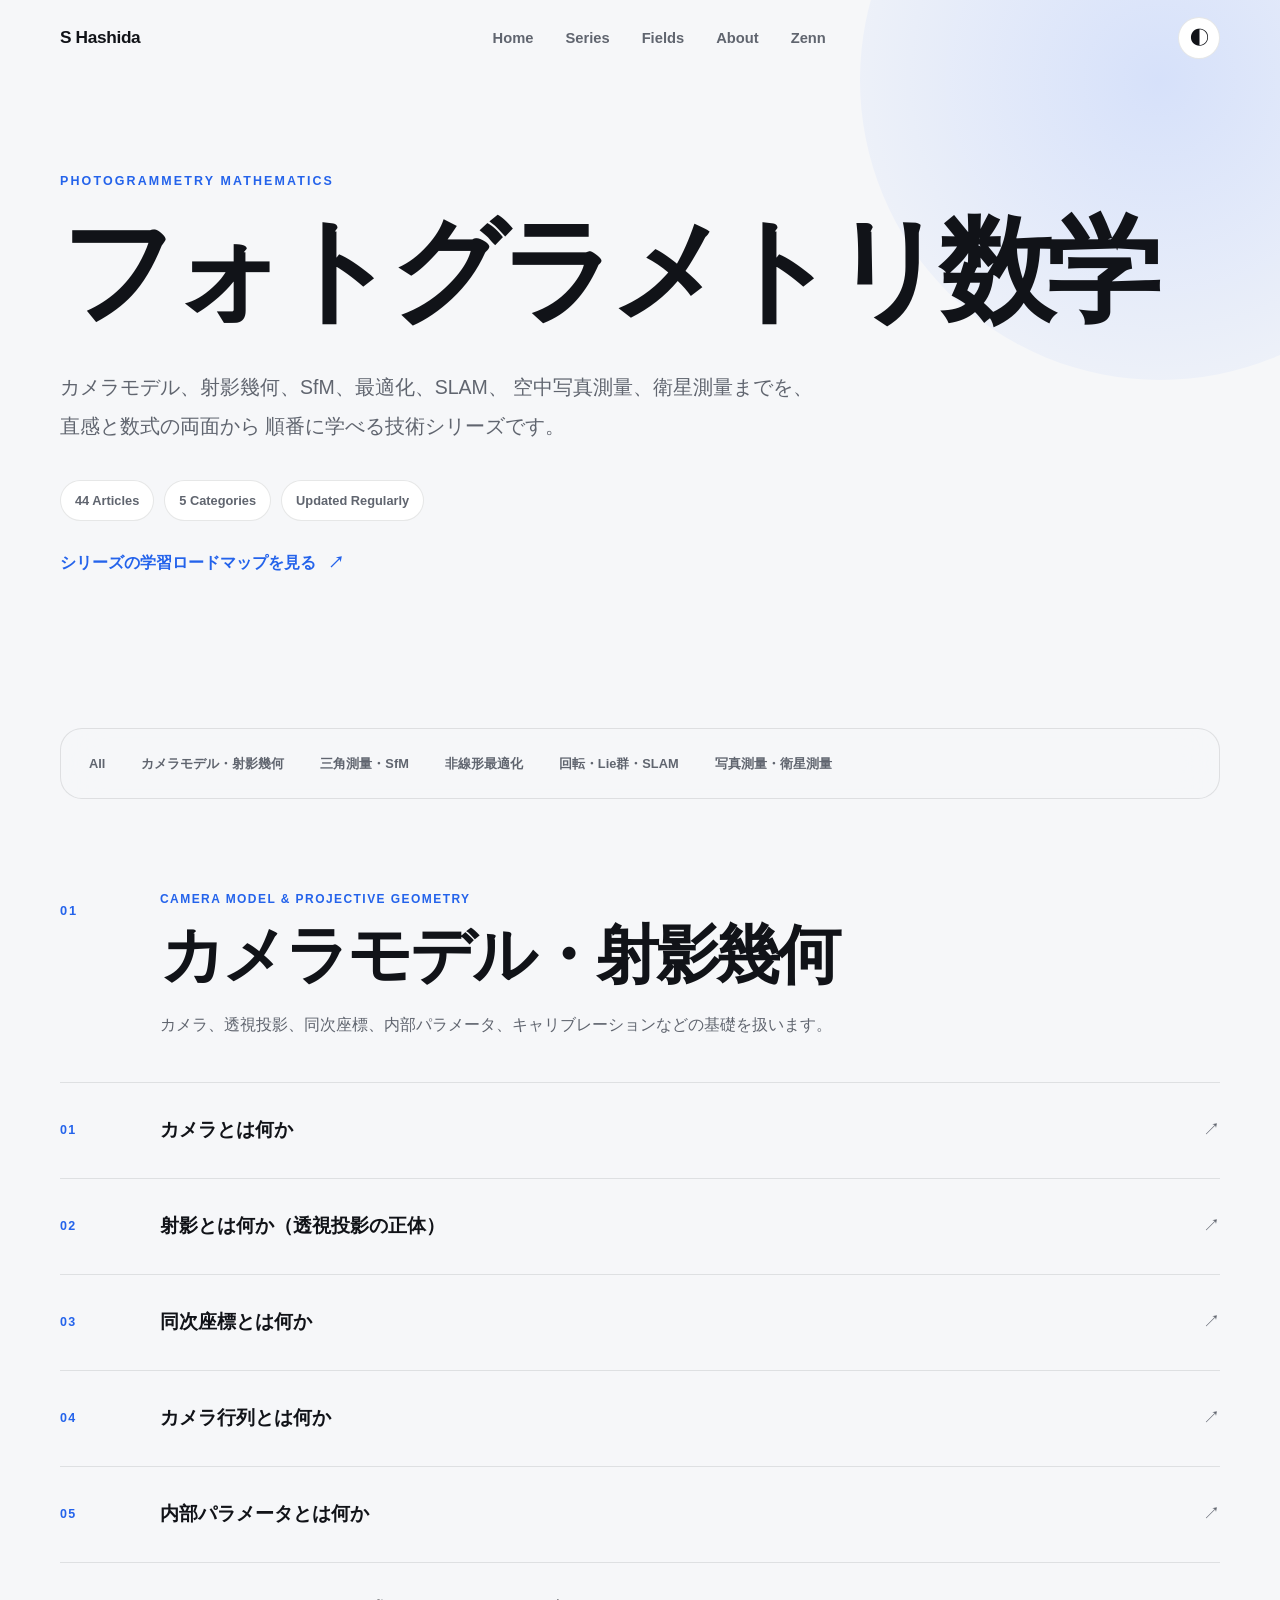
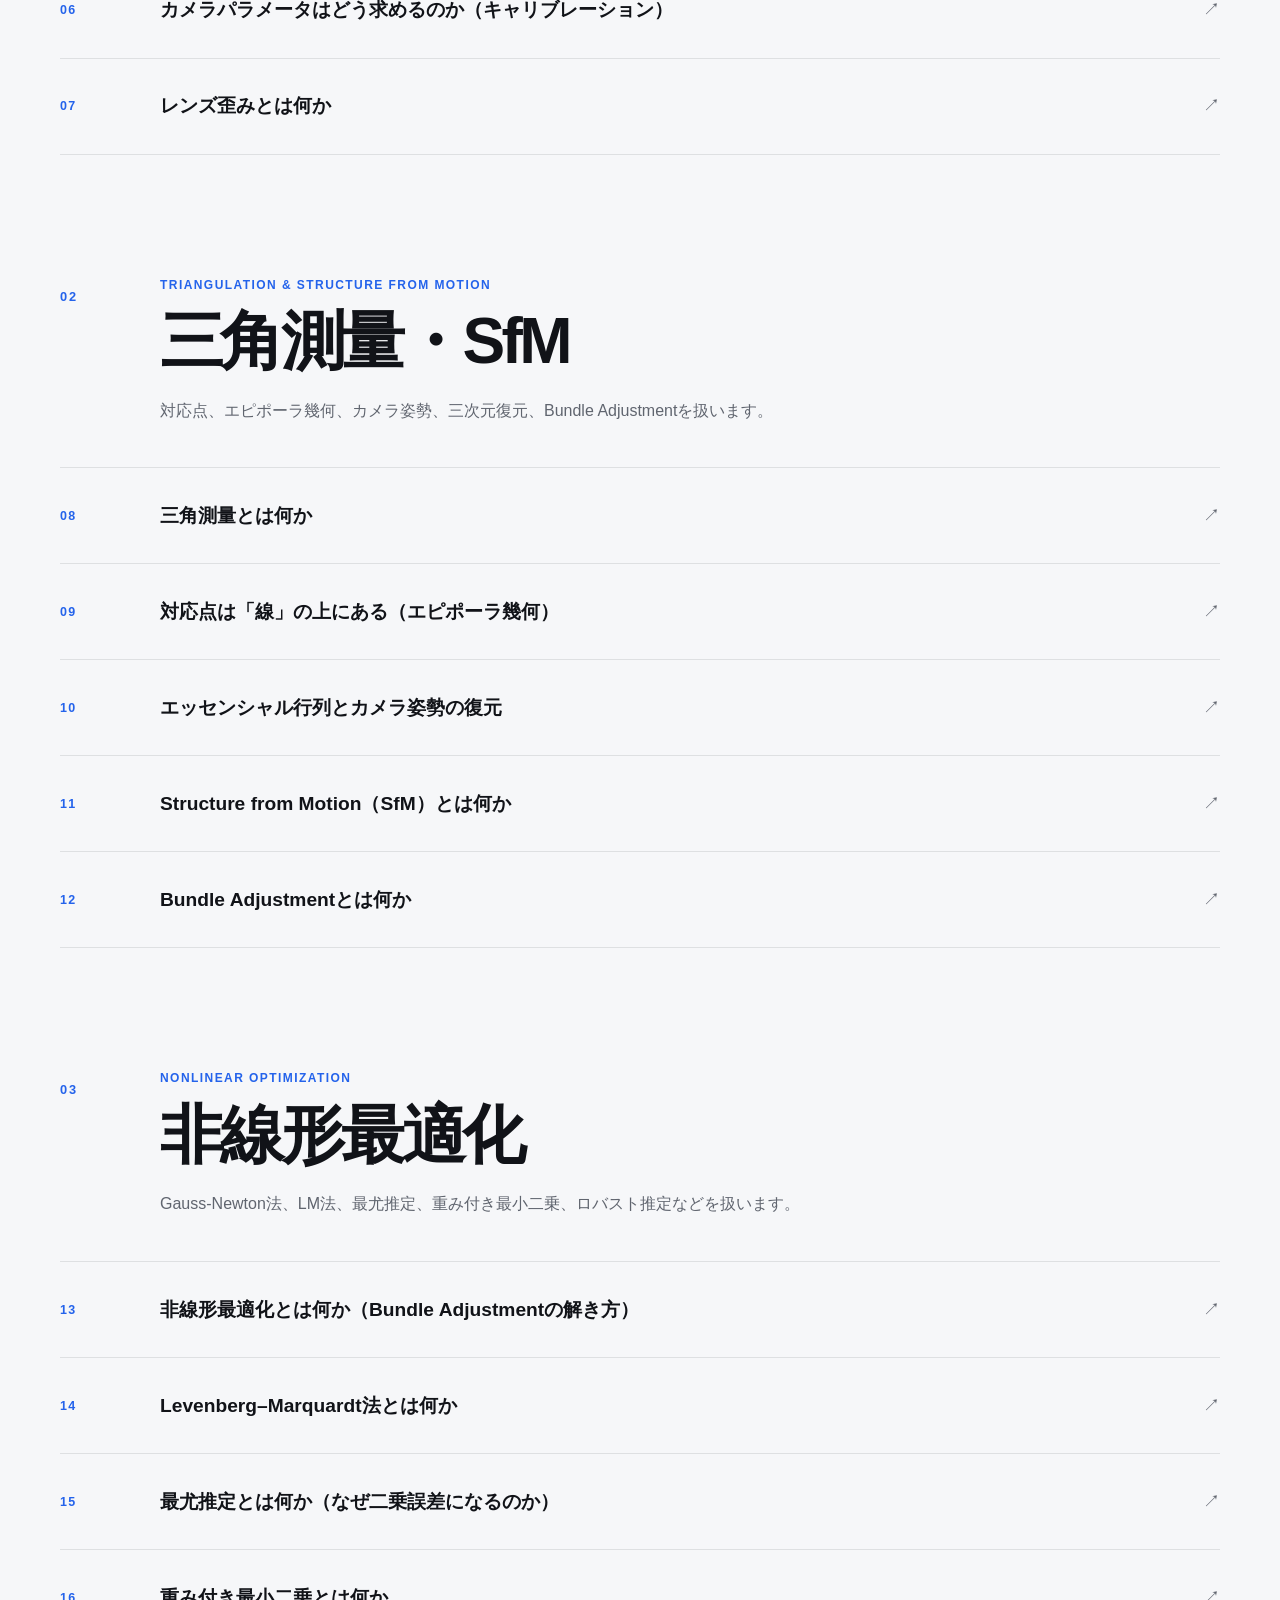
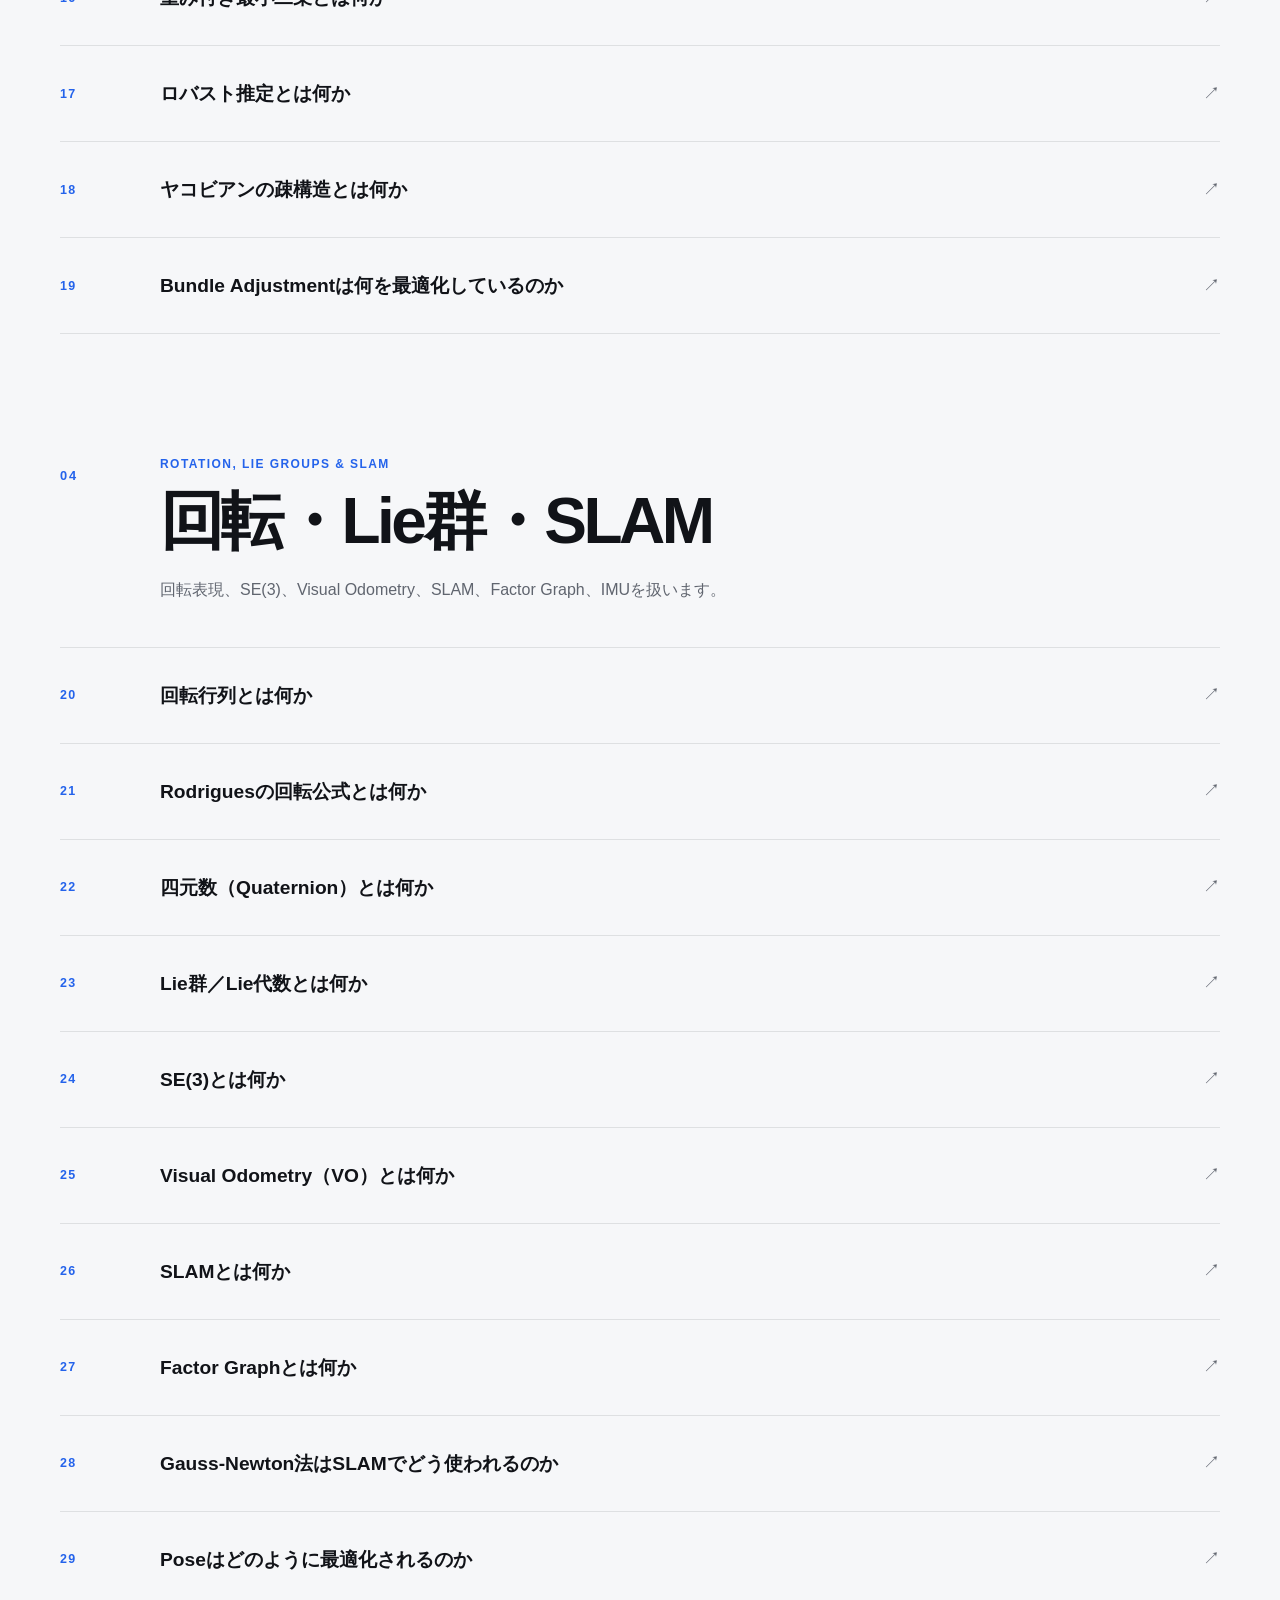
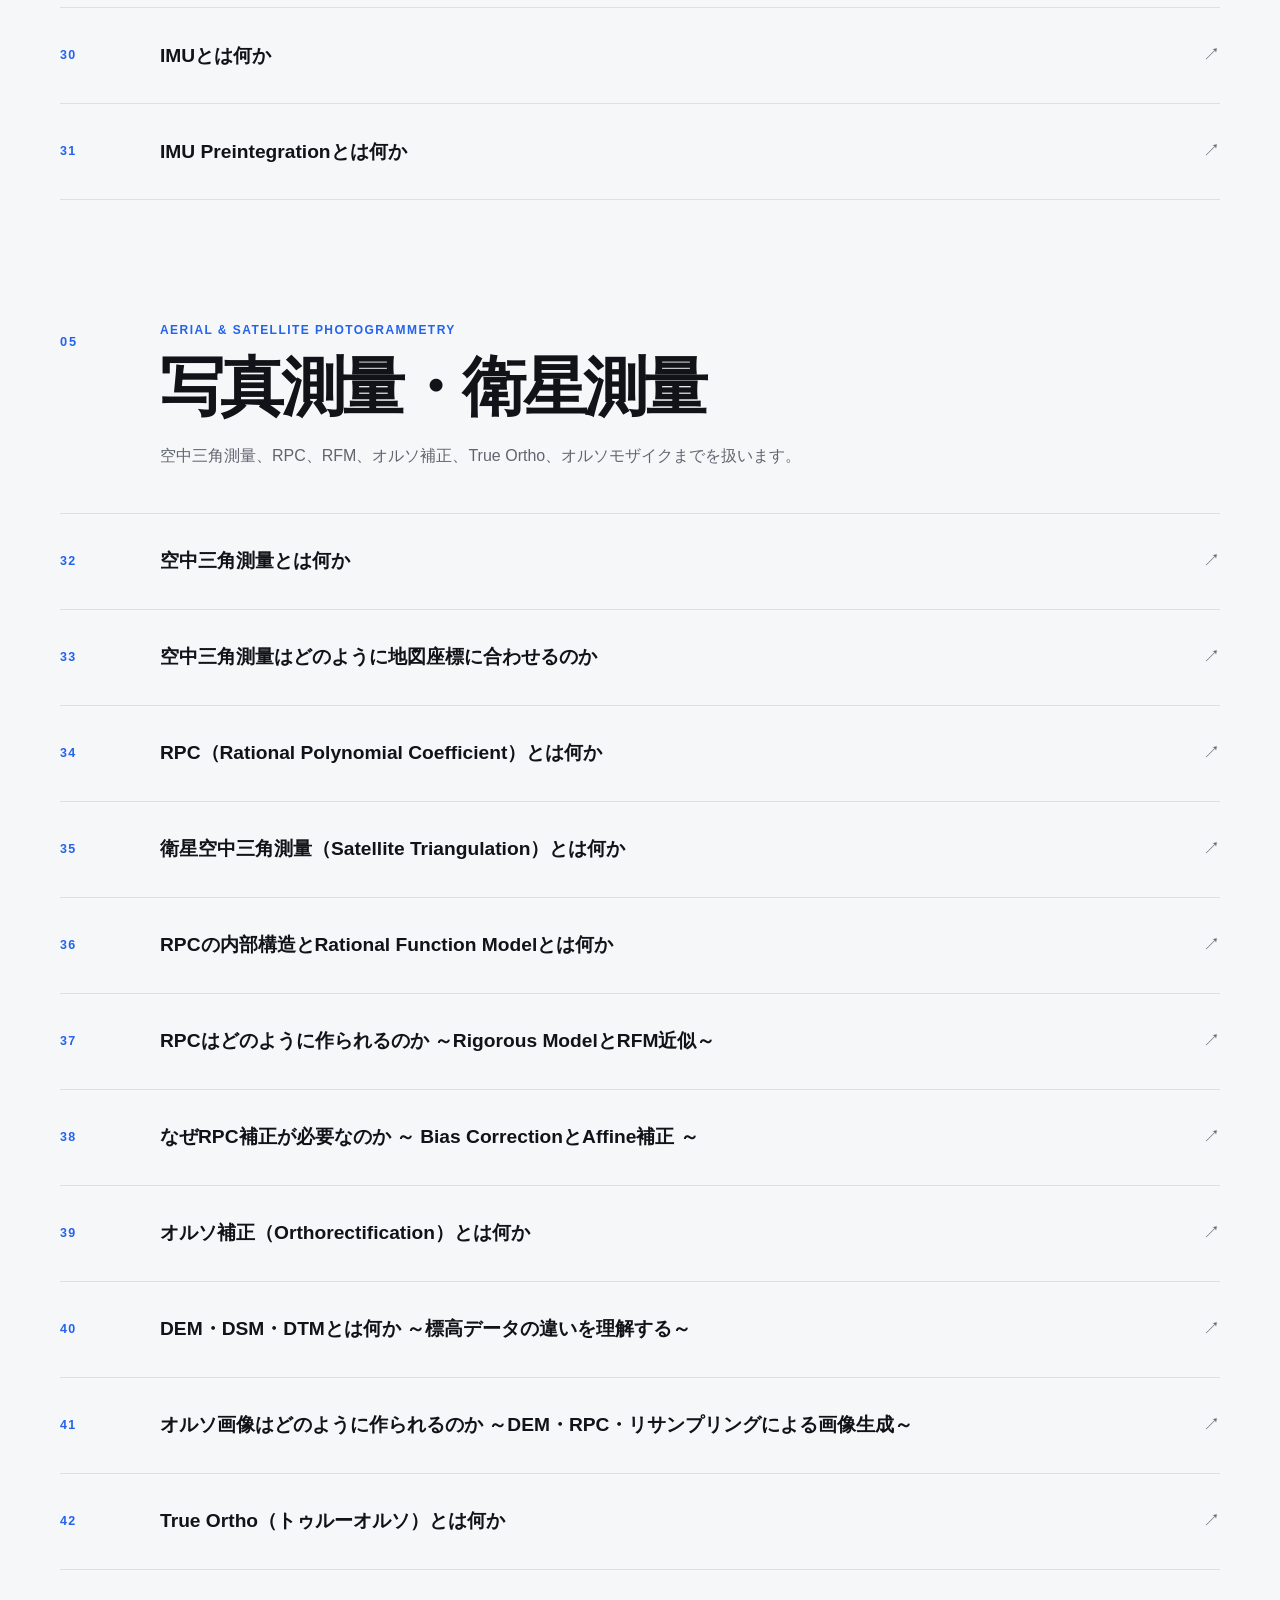
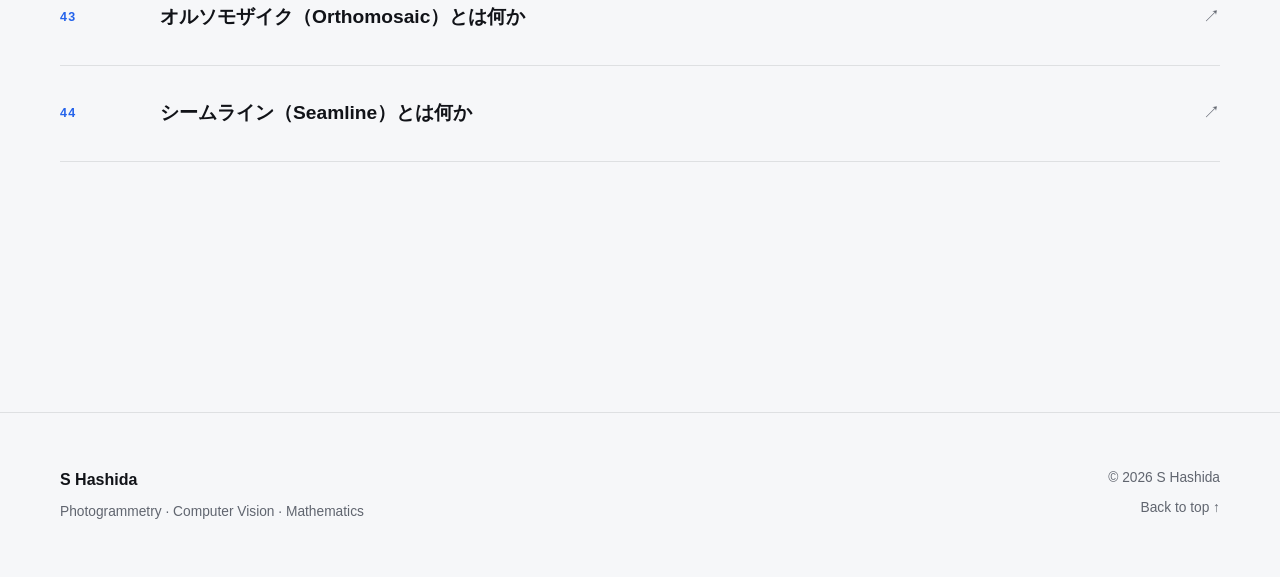
==== commit ea13189e: "Update articles through #44" ====
--- a/articles.html
+++ b/articles.html
@@ -123,7 +123,7 @@
             </p>
 
             <div class="article-summary">
-                <span>39 Articles</span>
+                <span>44 Articles</span>
                 <span>5 Categories</span>
                 <span>Updated Regularly</span>
             </div>
--- a/css/style.css
+++ b/css/style.css
@@ -427,8 +427,9 @@
     font-size: clamp(2.2rem, 5vw, 4.3rem);
     line-height: 1.1;
     letter-spacing: -0.055em;
-    word-break: keep-all;
-    overflow-wrap: normal;
+
+    word-break: normal;
+    overflow-wrap: anywhere;
 }
 
 .series-content > p:not(.card-label) {
@@ -701,7 +702,7 @@
 }
 
 .contact-card h2 {
-    max-width: 800px;
+    max-width: 950px;
     margin: 0;
     font-size: clamp(2.6rem, 7vw, 5.6rem);
     line-height: 1.04;
@@ -806,6 +807,32 @@
     .series-visual {
         min-height: 410px;
     }
+
+    .section-heading {
+        min-width: 0;
+        width: 100%;
+    }
+
+    .section-heading > * {
+        min-width: 0;
+        max-width: 100%;
+    }
+
+    .section-heading h2 {
+        max-width: 100%;
+        font-size: clamp(2.2rem, 8vw, 3.2rem);
+        line-height: 1.15;
+        letter-spacing: -0.05em;
+        word-break: normal;
+        overflow-wrap: anywhere;
+    }
+
+    .section-introduction {
+        max-width: 100%;
+        overflow-wrap: anywhere;
+    }
+
+
 }
 
 @media (max-width: 680px) {
@@ -823,7 +850,9 @@
     }
 
     .hero h1 {
-        font-size: clamp(3.5rem, 18vw, 5.4rem);
+        font-size: clamp(2.5rem, 11.5vw, 3.6rem);
+        line-height: 1;
+        letter-spacing: -0.06em;
     }
 
     .hero-description {
@@ -852,10 +881,6 @@
         margin-bottom: 38px;
     }
 
-    .section-heading h2 {
-        font-size: clamp(2.7rem, 14vw, 4rem);
-    }
-
     .series-card,
     .contact-card {
         border-radius: 26px;
@@ -866,7 +891,9 @@
     }
 
     .series-content h3 {
-        font-size: 2.45rem;
+        font-size: 2.1rem;
+        word-break: normal;
+        overflow-wrap: anywhere;
     }
 
     .series-visual {
@@ -905,6 +932,15 @@
     .footer-meta {
         text-align: left;
     }
+
+    .series-content {
+        min-width: 0;
+    }
+
+    .section-heading {
+        margin-bottom: 38px;
+    }
+
 }
 
 @media (prefers-reduced-motion: reduce) {
@@ -1129,7 +1165,11 @@
     }
 
     .articles-hero h1 {
-        font-size: clamp(3rem, 16vw, 4.7rem);
+        font-size: clamp(2.4rem, 11vw, 3.5rem);
+        line-height: 1.05;
+        letter-spacing: -0.06em;
+        word-break: normal;
+        overflow-wrap: anywhere;
     }
 
     .article-category-nav {
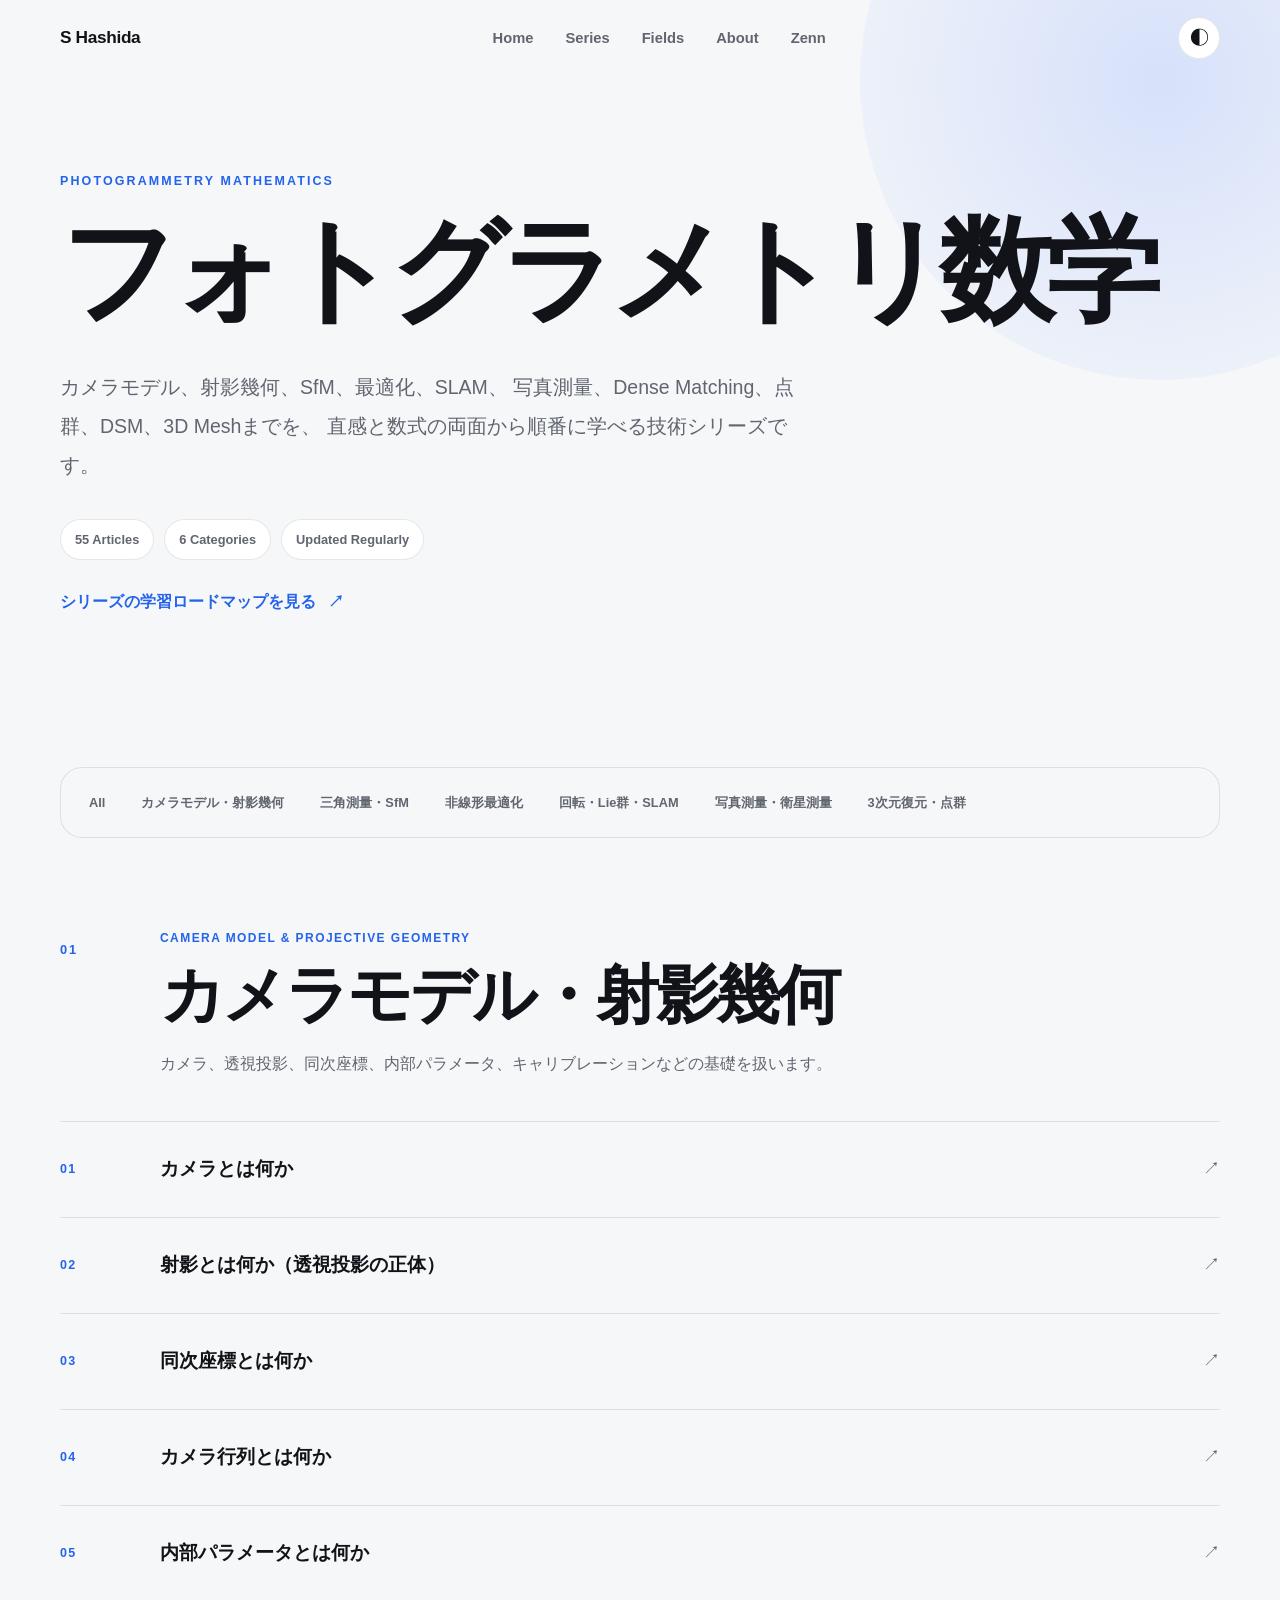
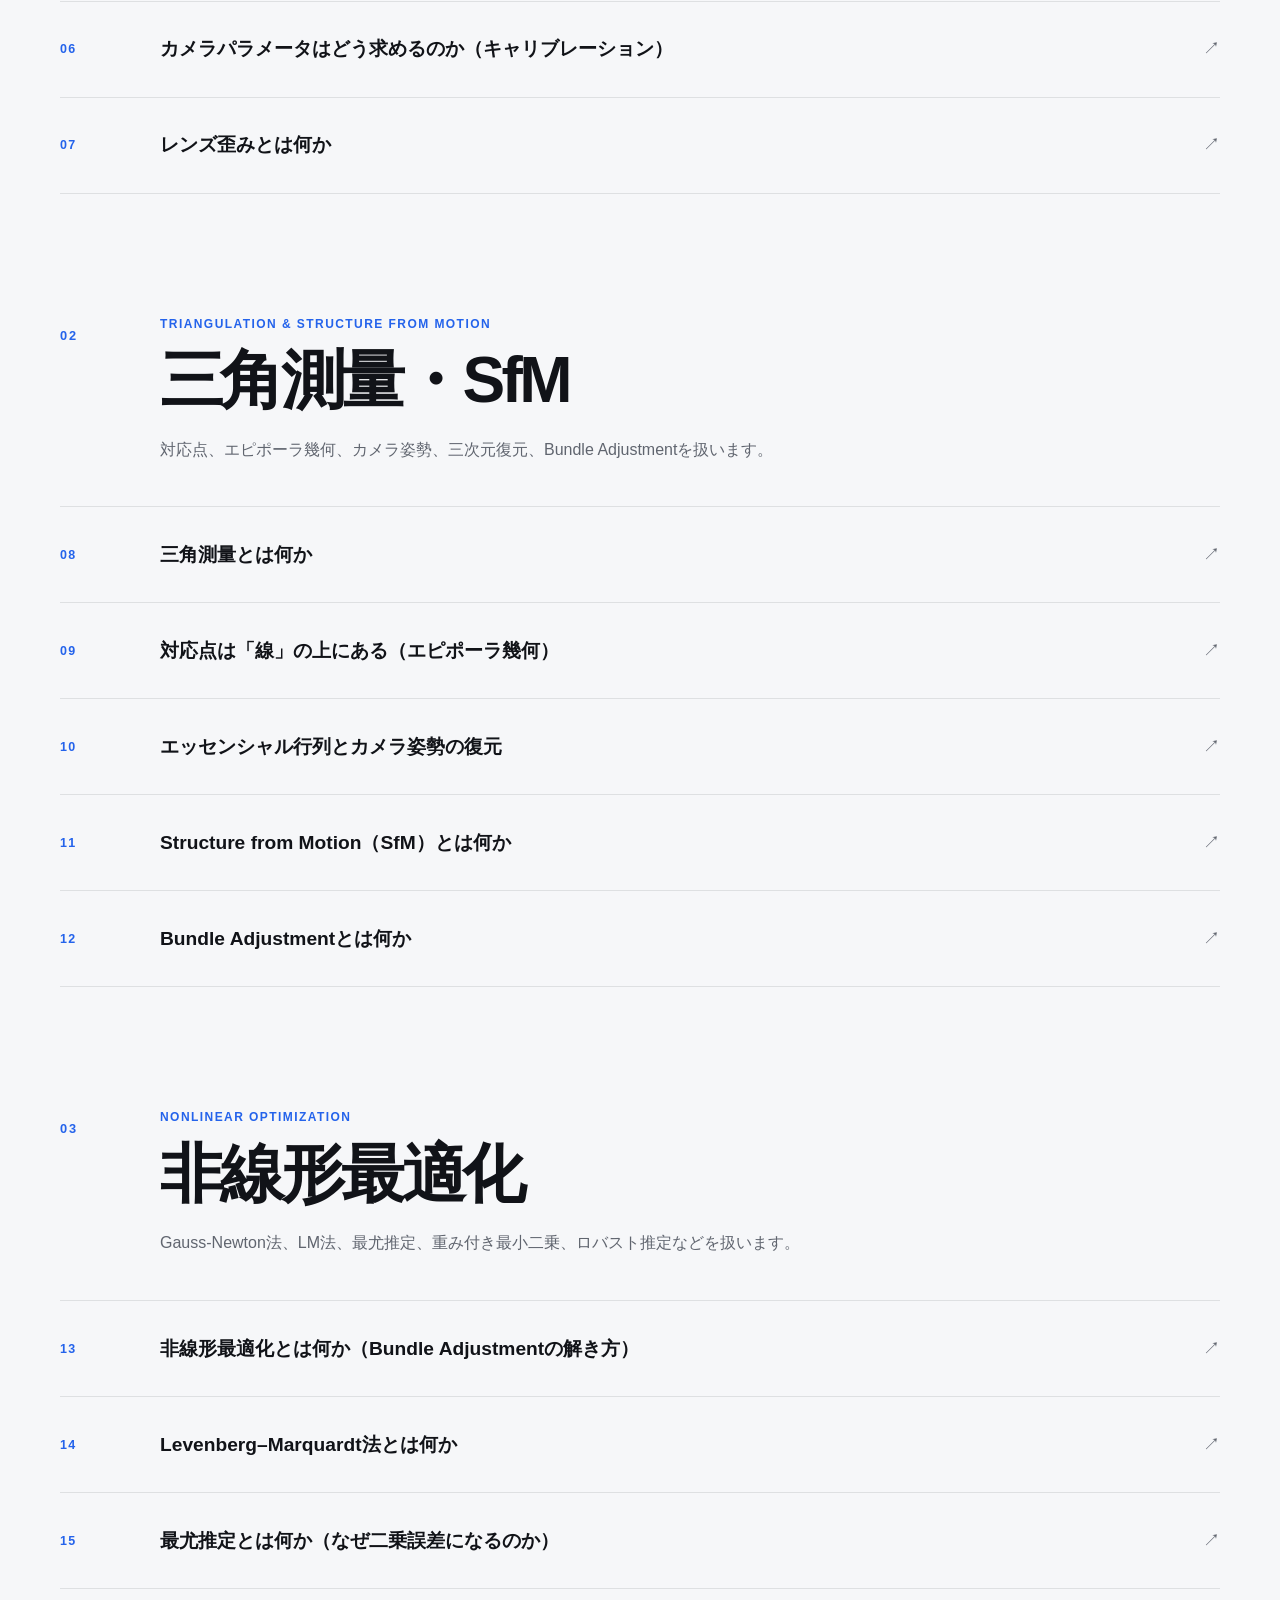
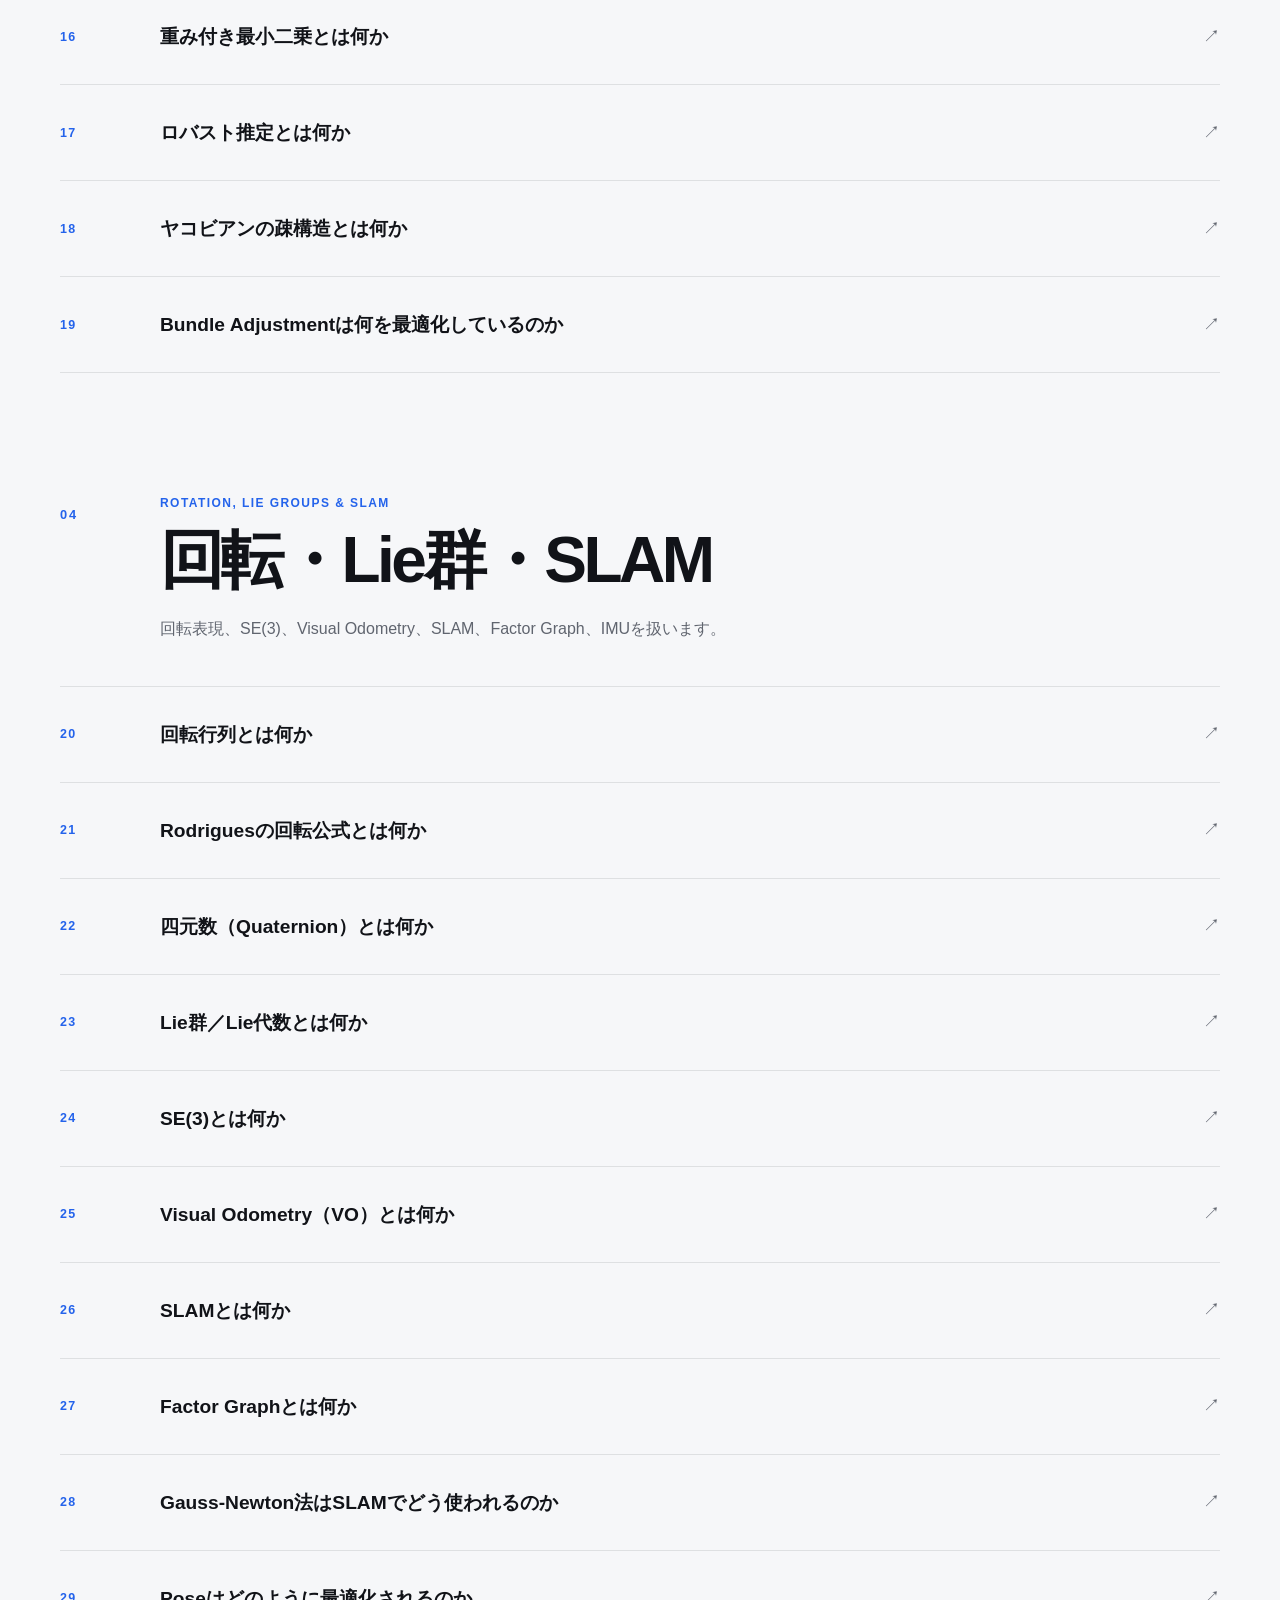
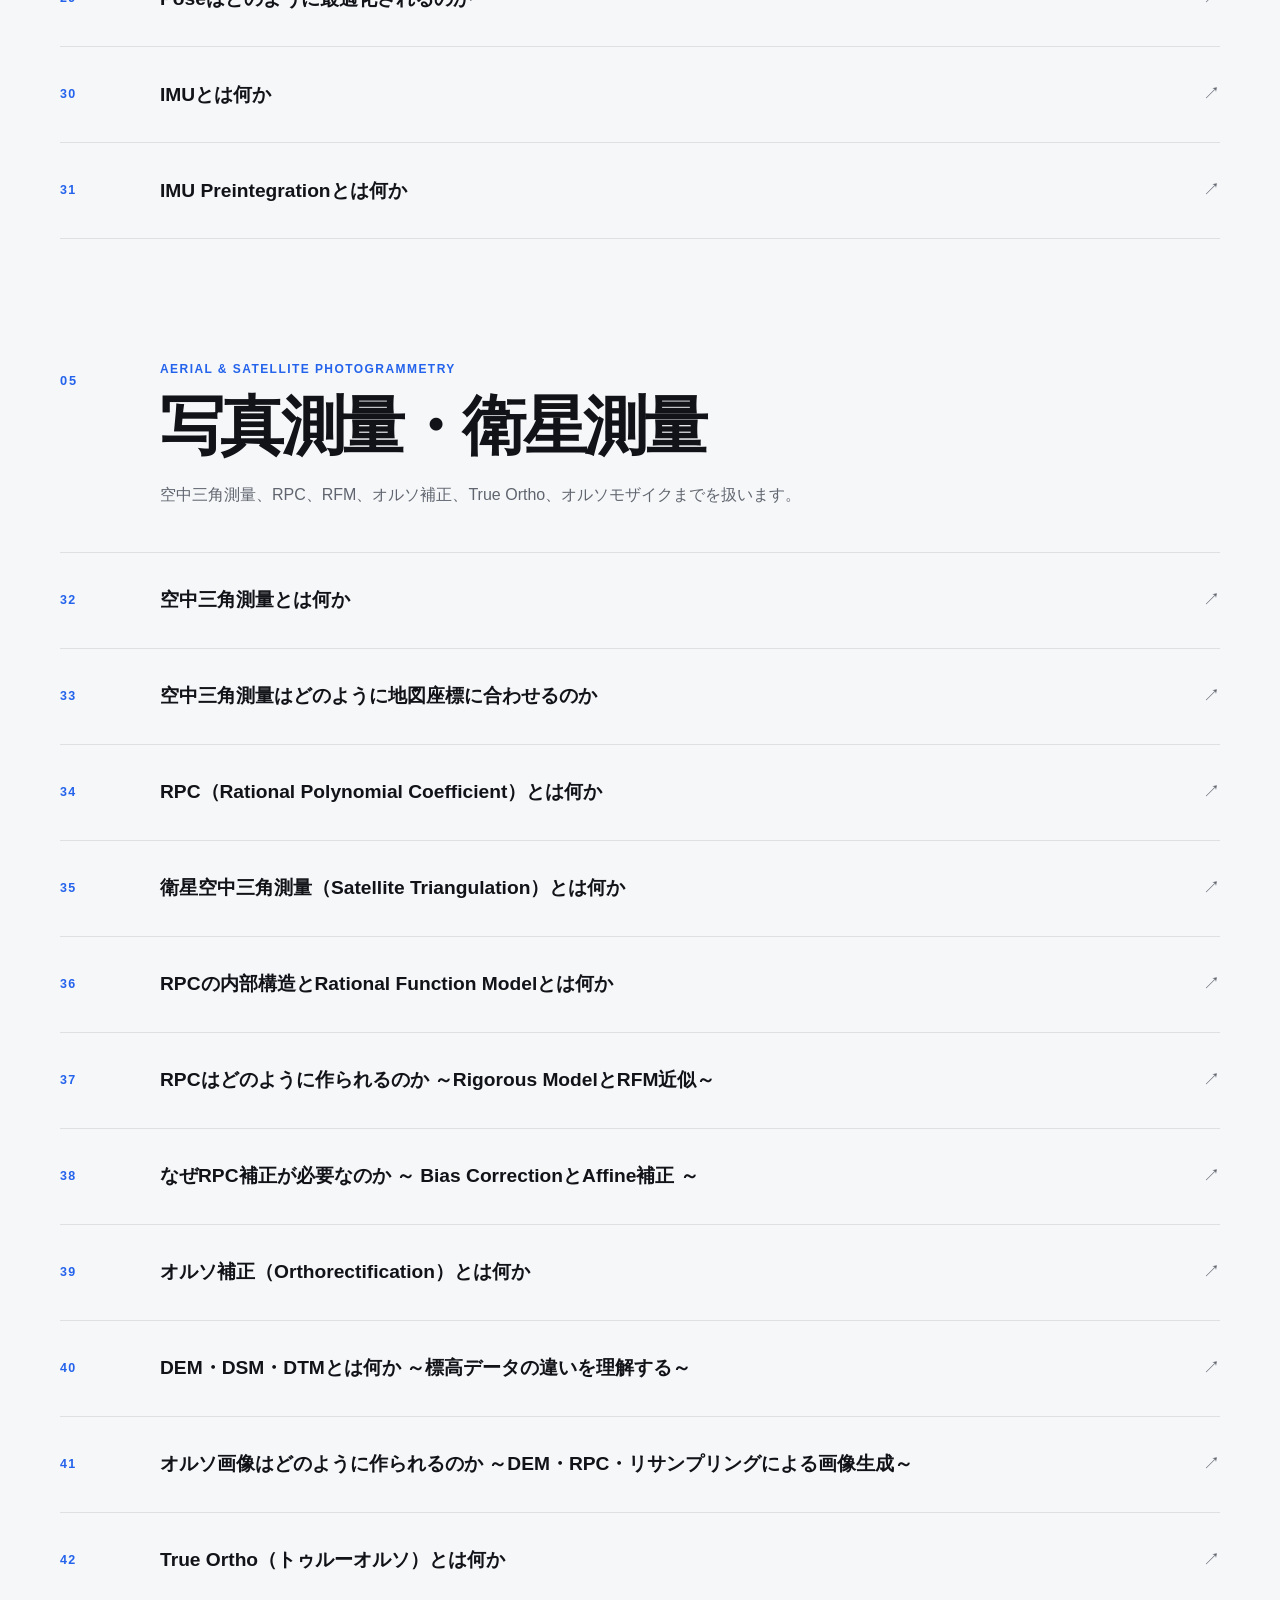
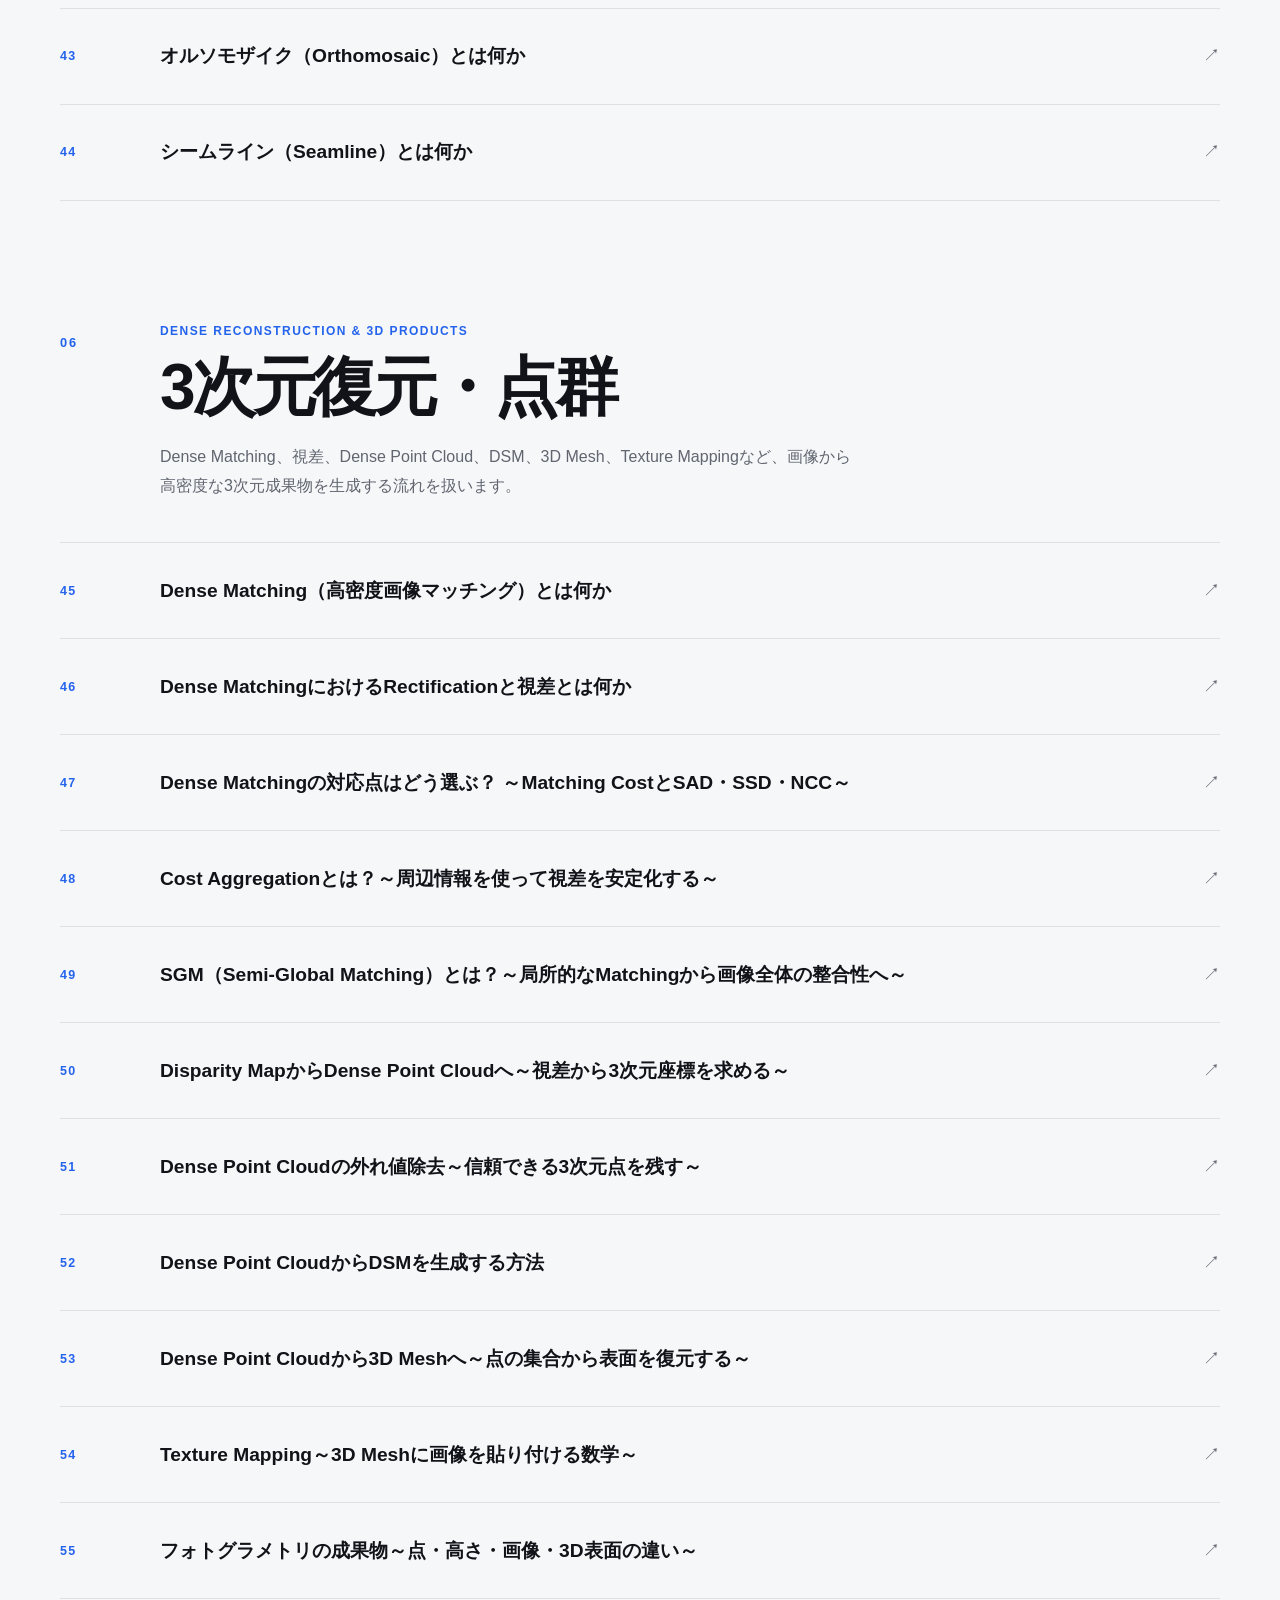
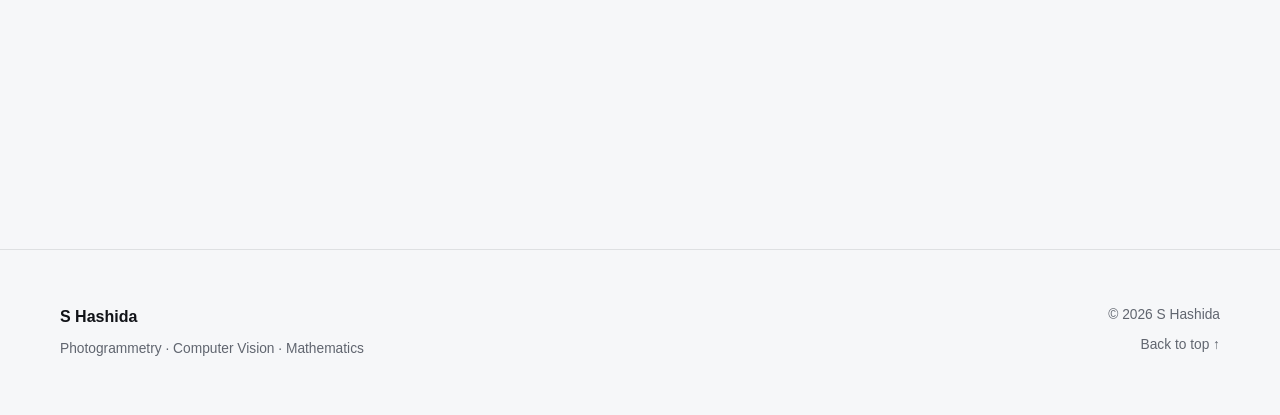
==== commit 2b3b1859: "Update site and articles through #55 Add articles #45–55 and the 3D reconstruction category. Update " ====
--- a/articles.html
+++ b/articles.html
@@ -9,7 +9,7 @@
 
     <meta
         name="description"
-        content="フォトグラメトリ数学シリーズの記事一覧です。カメラモデル、SfM、最適化、SLAM、空中写真測量、衛星測量を体系的に整理しています。"
+        content="フォトグラメトリ数学シリーズの記事一覧です。カメラモデル、射影幾何、SfM、最適化、SLAM、写真測量、オルソ補正、Dense Matching、点群、DSM、3D Meshまで、関連する数学とアルゴリズムを体系的に整理しています。"
     >
 
     <meta name="author" content="S Hashida">
@@ -23,7 +23,7 @@
 
     <meta
         property="og:description"
-        content="カメラモデルからSfM、SLAM、衛星測量まで、フォトグラメトリ数学シリーズの記事をカテゴリ別に掲載しています。"
+        content="フォトグラメトリ数学シリーズの記事一覧です。カメラモデル、射影幾何、SfM、最適化、SLAM、写真測量、オルソ補正、Dense Matching、点群、DSM、3D Meshまで、関連する数学とアルゴリズムを体系的に整理しています。"
     >
 
     <meta
@@ -118,13 +118,13 @@
 
             <p class="articles-hero-description">
                 カメラモデル、射影幾何、SfM、最適化、SLAM、
-                空中写真測量、衛星測量までを、直感と数式の両面から
-                順番に学べる技術シリーズです。
+                写真測量、Dense Matching、点群、DSM、3D Meshまでを、
+                直感と数式の両面から順番に学べる技術シリーズです。
             </p>
 
             <div class="article-summary">
-                <span>44 Articles</span>
-                <span>5 Categories</span>
+                <span>55 Articles</span>
+                <span>6 Categories</span>
                 <span>Updated Regularly</span>
             </div>
             <div class="articles-hero-actions">
